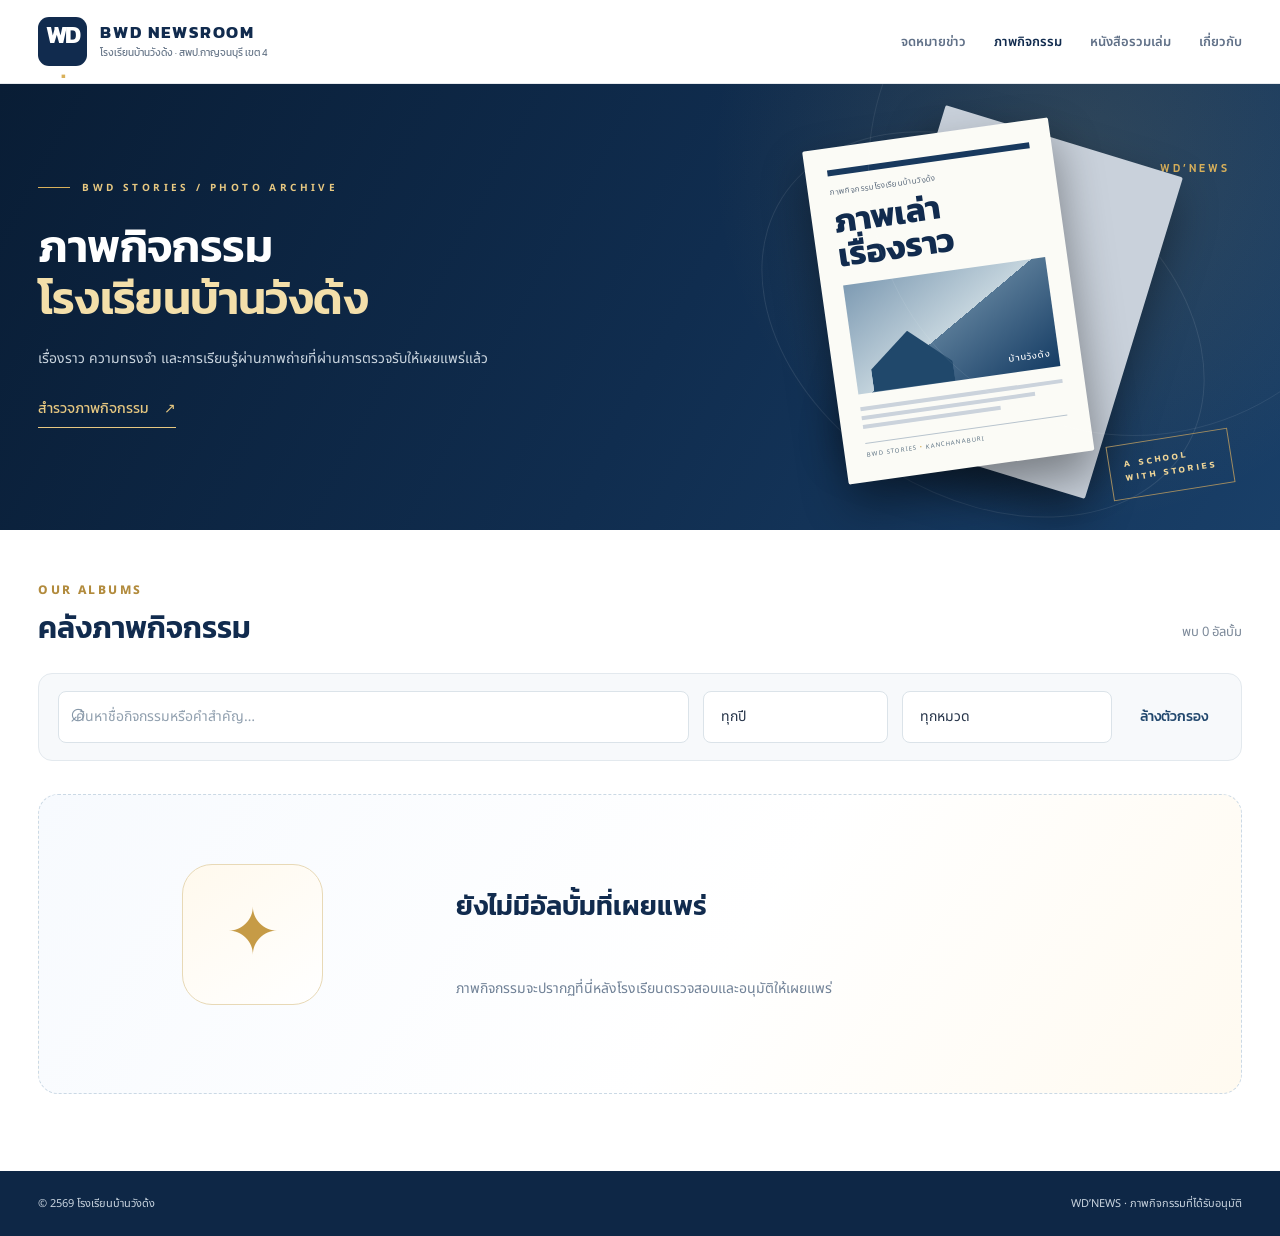
==== gallery.html @ 542a7b2f "style(n01-g): reuse homepage hero, editorial paper illustration and shared archive controls" ====
<!doctype html>
<html lang="th">
<head>
  <meta charset="utf-8">
  <meta name="viewport" content="width=device-width, initial-scale=1, viewport-fit=cover">
  <meta name="theme-color" content="#112b4e">
  <meta name="description" content="คลังภาพกิจกรรมที่ได้รับอนุมัติของโรงเรียนบ้านวังด้ง เชื่อมโยงจดหมายข่าว WD’NEWS">
  <title>ภาพกิจกรรม | BWD Newsroom</title>
  <link rel="icon" href="./favicon.svg" type="image/svg+xml">
  <link rel="stylesheet" href="./assets/styles.css">
  <link rel="stylesheet" href="./assets/gallery.css">
  <script defer src="./assets/gallery.js"></script>
</head>
<body class="gallery-page">
  <a class="skip" href="#gallery-main">ข้ามไปยังภาพกิจกรรม</a>
  <header class="site-header">
    <div class="wrap topbar">
      <a class="brand" href="./" aria-label="กลับหน้าแรก BWD Newsroom">
        <span class="brand-mark" aria-hidden="true">WD<span class="brand-dot">.</span></span>
        <span class="brand-copy"><strong>BWD NEWSROOM</strong><small>โรงเรียนบ้านวังด้ง · สพป.กาญจนบุรี เขต 4</small></span>
      </a>
      <nav class="head-nav" aria-label="เมนูหลัก">
        <a href="./#news">จดหมายข่าว</a>
        <a href="./gallery.html" class="active" aria-current="page">ภาพกิจกรรม</a>
        <a href="./#books">หนังสือรวมเล่ม</a>
        <a href="./#about">เกี่ยวกับ</a>
      </nav>
    </div>
  </header>
  <main id="gallery-main">
    <section class="hero gallery-hero" aria-labelledby="gallery-hero-title">
      <div class="wrap hero-grid gallery-hero-grid">
        <div class="hero-intro gallery-hero-intro">
          <div class="eyebrow"><span class="eyebrow-line"></span> BWD STORIES / PHOTO ARCHIVE</div>
          <h1 id="gallery-hero-title">ภาพกิจกรรม<br><em>โรงเรียนบ้านวังด้ง</em></h1>
          <p>เรื่องราว ความทรงจำ และการเรียนรู้ผ่านภาพถ่ายที่ผ่านการตรวจรับให้เผยแพร่แล้ว</p>
          <a class="hero-link" href="#gallery-list">สำรวจภาพกิจกรรม <span aria-hidden="true">↗</span></a>
        </div>
        <div class="hero-art" aria-hidden="true">
          <div class="hero-badge">WD’NEWS</div>
          <div class="paper paper-back"></div>
          <div class="paper paper-front">
            <div class="paper-rule"></div>
            <div class="paper-kicker">ภาพกิจกรรมโรงเรียนบ้านวังด้ง</div>
            <div class="paper-headline">ภาพเล่า<br>เรื่องราว</div>
            <div class="paper-image"><span>บ้านวังด้ง</span></div>
            <div class="paper-lines"><i></i><i></i><i></i></div>
            <div class="paper-footer">BWD STORIES <span>•</span> KANCHANABURI</div>
          </div>
          <div class="hero-stamp">A SCHOOL<br>WITH STORIES</div>
        </div>
      </div>
    </section>
    <div class="wrap gallery-content">
      <section id="gallery-list" aria-labelledby="gallery-heading">
        <div class="section-head">
          <div><p class="section-label">OUR ALBUMS</p><h2 id="gallery-heading">คลังภาพกิจกรรม</h2></div>
          <p class="section-note" id="gallery-count" aria-live="polite">กำลังโหลดข้อมูล…</p>
        </div>
        <form id="gallery-filters" class="filters gallery-filters" role="search" autocomplete="off">
          <label class="search-field gallery-search"><span class="search-icon" aria-hidden="true">⌕</span><span class="visually-hidden">ค้นหาอัลบั้ม</span><input id="gallery-search" type="search" placeholder="ค้นหาชื่อกิจกรรมหรือคำสำคัญ…" aria-label="ค้นหาอัลบั้ม"></label>
          <label><span class="visually-hidden">เลือกปี</span><select id="gallery-year" aria-label="เลือกปี"><option value="">ทุกปี</option></select></label>
          <label><span class="visually-hidden">เลือกหมวด</span><select id="gallery-category" aria-label="เลือกหมวด"><option value="">ทุกหมวด</option></select></label>
          <button type="reset" class="reset gallery-clear">ล้างตัวกรอง</button>
        </form>
        <div id="gallery-grid" class="gallery-grid" aria-live="polite" aria-busy="true"></div>
        <div id="gallery-empty" class="empty gallery-empty" hidden>
          <span aria-hidden="true" class="empty-symbol gallery-empty-symbol">✦</span>
          <h3 id="gallery-empty-title">ยังไม่มีอัลบั้มที่เผยแพร่</h3>
          <p id="gallery-empty-description">ภาพกิจกรรมจะปรากฏที่นี่หลังโรงเรียนตรวจสอบและอนุมัติให้เผยแพร่</p>
        </div>
        <div id="gallery-error" class="gallery-error" role="alert" hidden>ไม่สามารถโหลดคลังภาพได้ในขณะนี้ โปรดลองใหม่อีกครั้ง</div>
      </section>
      <section id="album-view" class="album-view" aria-labelledby="album-title" hidden>
        <a class="album-back" href="./gallery.html">← กลับคลังภาพกิจกรรม</a>
        <div class="album-head">
          <p class="section-label">PHOTO STORY / SCHOOL ACTIVITY</p>
          <h2 id="album-title"></h2>
          <p class="album-meta" id="album-meta"></p>
          <p id="album-description"></p>
          <div id="album-related" class="album-related"></div>
        </div>
        <div id="album-photos" class="album-photos"></div>
      </section>
    </div>
  </main>
  <footer class="site-footer"><div class="wrap footer-inner"><span>© 2569 โรงเรียนบ้านวังด้ง</span><span>WD’NEWS · ภาพกิจกรรมที่ได้รับอนุมัติ</span></div></footer>
  <dialog id="gallery-lightbox" class="gallery-lightbox" aria-label="ดูภาพกิจกรรมเต็มจอ">
    <div class="lightbox-shell">
      <div class="lightbox-top"><span id="lightbox-counter" aria-live="polite"></span><button type="button" id="lightbox-close" aria-label="ปิดภาพ">✕</button></div>
      <div class="lightbox-stage">
        <button type="button" id="lightbox-prev" aria-label="รูปก่อนหน้า">‹</button>
        <figure><img id="lightbox-image" alt=""><figcaption id="lightbox-caption"></figcaption></figure>
        <button type="button" id="lightbox-next" aria-label="รูปถัดไป">›</button>
      </div>
    </div>
  </dialog>
</body>
</html>
---- assets/styles.css ----
/* BWD Newsroom N01 — no external fonts or CDN dependencies. */
@import url('https://fonts.googleapis.com/css2?family=Kanit:wght@300;400;500;600;700&family=Noto+Sans+Thai:wght@400;500;600&display=swap');
:root{color-scheme:light;--navy:#112b4e;--deep:#0b203a;--blue:#21476d;--gold:#d9b15b;--gold-light:#f3dfaa;--ink:#263449;--muted:#687789;--line:#e4e8eb;--canvas:#f7f9fb;--white:#fff;--max:1160px;font-family:"Noto Sans Thai",system-ui,sans-serif}
*{box-sizing:border-box}html{scroll-behavior:smooth;scroll-padding-top:92px}body{margin:0;background:var(--white);color:var(--ink);min-width:300px}h1,h2,h3,h4,p{margin-top:0}h1,h2,h3,.brand,strong,.hero-link,.soon{font-family:Kanit,"Noto Sans Thai",sans-serif}a{color:inherit}button,input,select{font:inherit}button{cursor:pointer}img{display:block;max-width:100%}[hidden]{display:none!important}.wrap{width:min(var(--max),calc(100% - 48px));margin:auto}.visually-hidden{position:absolute!important;width:1px;height:1px;overflow:hidden;clip:rect(0,0,0,0);white-space:nowrap}.skip{position:absolute;top:-100px;left:1rem;z-index:1000;background:#fff;padding:.7rem 1rem}.skip:focus{top:1rem}:focus-visible{outline:3px solid #c28f28;outline-offset:3px}
.site-header{height:84px;background:#fff;position:relative;z-index:3;border-bottom:1px solid #e6e9ed}.topbar{height:100%;display:flex;align-items:center;justify-content:space-between;gap:20px}.brand{display:flex;align-items:center;gap:13px;text-decoration:none}.brand-mark{display:grid;place-items:center;width:49px;height:49px;background:var(--navy);color:white;font-family:Kanit;font-size:24px;font-weight:700;letter-spacing:-2px;border-radius:11px}.brand-dot{color:var(--gold)}.brand-copy{display:flex;flex-direction:column;gap:1px}.brand-copy strong{letter-spacing:1.8px;font-size:17px;color:var(--navy);line-height:1.25}.brand-copy small{font-size:10px;color:var(--muted);line-height:1.6}.head-nav{display:flex;gap:28px;align-items:center}.head-nav a{text-decoration:none;color:#617188;font-size:13px;font-weight:600}.head-nav a:hover,.head-nav a.active{color:var(--navy)}
.hero{background:var(--deep);color:#fff;overflow:hidden;position:relative}.hero:after{content:"";position:absolute;width:680px;height:680px;border:1px solid #ffffff0c;border-radius:50%;right:-340px;top:-300px;pointer-events:none}.hero-grid{min-height:446px;display:grid;grid-template-columns:1.12fr .88fr;align-items:center;gap:30px}.hero-intro{padding:64px 0 70px;position:relative;z-index:1}.eyebrow{font-size:10px;color:#e7c881;letter-spacing:3.4px;font-weight:700;display:flex;align-items:center;gap:12px;margin-bottom:24px}.eyebrow-line{height:1px;width:32px;background:var(--gold)}.hero h1{font-size:clamp(37px,4.7vw,64px);line-height:1.18;font-weight:600;letter-spacing:-.8px;margin-bottom:18px}.hero h1 em{color:var(--gold-light);font-style:normal}.hero p{color:#cad5df;line-height:1.95;font-size:14px;max-width:530px;margin-bottom:24px}.hero-link{display:inline-flex;align-items:center;gap:16px;color:#e7c881;text-decoration:none;border-bottom:1px solid #e7c881;padding-bottom:8px;font-size:14px}.hero-link:hover{gap:21px}.hero-art{position:relative;display:flex;align-items:center;justify-content:center;height:440px}.hero-art:before{content:"";position:absolute;inset:65px 20px 30px;border:1px solid #ffffff18;border-radius:50%;transform:rotate(32deg)}.paper{width:248px;height:336px;background:#fbfbf6;box-shadow:0 22px 45px #0006;position:absolute;top:46px;left:50%;transform:translateX(-50%) rotate(7deg);border-radius:2px}.paper-back{transform:translateX(-37%) translateY(1px) rotate(17deg);background:#c9d1db}.paper-front{padding:22px;transform:translateX(-64%) rotate(-8deg);display:flex;flex-direction:column}.paper-rule{height:6px;width:100%;background:#18395e;margin-bottom:11px}.paper-kicker{color:#5e6d7e;font-size:8px;letter-spacing:.4px}.paper-headline{font-family:Kanit;font-weight:700;line-height:1.04;font-size:33px;color:var(--navy);margin:6px 0 12px}.paper-image{height:110px;background:linear-gradient(148deg,#7e9bb3 0%,#c4d4dd 50%,#567895 50%,#153c64 100%);position:relative}.paper-image:before{content:"";position:absolute;left:16px;bottom:0;width:82px;height:56px;background:#20486b;clip-path:polygon(0 60%,50% 0,100% 65%,100% 100%,0 100%)}.paper-image span{position:absolute;right:8px;bottom:7px;color:#fff;font-family:Kanit;font-size:9px;letter-spacing:1px}.paper-lines{padding-top:13px;display:flex;flex-direction:column;gap:5px}.paper-lines i{height:4px;background:#cbd3dc;width:100%}.paper-lines i:nth-child(2){width:86%}.paper-lines i:nth-child(3){width:68%}.paper-footer{font-size:6px;color:#5a7081;letter-spacing:1px;margin-top:auto;border-top:1px solid #b8c4ce;padding-top:7px}.paper-footer span{color:var(--gold)}.hero-badge{position:absolute;right:12px;top:73px;color:var(--gold);letter-spacing:3px;font-family:Kanit;font-size:11px;font-weight:500}.hero-stamp{position:absolute;bottom:35px;right:10px;font-weight:600;font-family:Kanit;letter-spacing:3px;font-size:9px;line-height:1.6;color:#f0d698;transform:rotate(-9deg);border:1px solid #a18c60;padding:12px 14px}
.archive{padding:75px 0 95px;min-height:420px}.section-head{display:flex;align-items:end;justify-content:space-between;gap:20px;margin-bottom:27px}.section-label{color:#b28b3d;font-size:10px;font-weight:800;letter-spacing:2.4px;margin:0 0 9px}.section-head h2,.about h2{color:var(--navy);font-size:clamp(25px,3vw,37px);font-weight:600;line-height:1.32;margin:0}.section-note{color:#7c8999;font-size:12px;margin:0 0 6px}.filters{display:grid;grid-template-columns:minmax(200px,1fr) 120px 150px 140px auto;gap:10px;background:var(--canvas);padding:14px;border:1px solid #e9edf1;border-radius:12px;margin-bottom:29px;align-items:stretch}.filters input,.filters select{background:#fff;border:1px solid #dce3ea;border-radius:8px;width:100%;height:43px;color:var(--ink);font-size:12px;padding:0 12px;outline-offset:2px}.filters input::placeholder{color:#91a0af}.search-field{position:relative}.search-field input{padding-left:39px}.search-icon{position:absolute;left:12px;top:2px;font-size:27px;color:#8596a7;line-height:39px}.filters select{appearance:none;background-image:url("data:image/svg+xml,%3Csvg xmlns='http://www.w3.org/2000/svg' width='12' height='12' fill='none' stroke='%235f6e7b' stroke-width='1.8'%3E%3Cpath d='m2 4 4 4 4-4'/%3E%3C/svg%3E");background-repeat:no-repeat;background-position:calc(100% - 13px) center;padding-right:29px}.reset{background:transparent;border:0;color:#53759c;font-size:12px;font-weight:600;padding:0 10px;min-height:40px}.reset:hover{text-decoration:underline}
.news-grid{display:grid;grid-template-columns:repeat(3,minmax(0,1fr));gap:24px}.issue-card{border:1px solid #e5eaf0;border-radius:12px;overflow:hidden;background:white;transition:transform .2s,box-shadow .2s}.issue-card:hover{box-shadow:0 12px 26px #112b4e19;transform:translateY(-3px)}.issue-thumb{background:#edf1f4;aspect-ratio:794/1123;position:relative;overflow:hidden}.issue-thumb img{width:100%;height:100%;object-fit:contain}.issue-thumb .tag{position:absolute;top:12px;left:12px;color:#fff;background:#183c66;padding:6px 10px;border-radius:4px;font-family:Kanit;font-size:10px;letter-spacing:.5px}.issue-card-body{padding:16px}.issue-card h3{font-size:17px;line-height:1.4;font-weight:600;color:var(--navy);margin-bottom:6px}.issue-card time{display:block;color:#708397;font-size:11px;margin-bottom:10px}.issue-card p{font-size:12px;line-height:1.8;color:#6b7888;min-height:43px;margin-bottom:14px}.issue-open{border:0;background:#f0f3f6;border-radius:6px;padding:9px 12px;font-family:Kanit;font-size:12px;color:var(--navy);width:100%}.issue-open:hover{background:#e4e9ed}
.empty{border:1px dashed #d2dce7;background:linear-gradient(160deg,#fcfdff,#f6f9fc);border-radius:13px;text-align:center;padding:64px 24px 72px}.empty-symbol{display:grid;place-items:center;margin:0 auto 18px;width:60px;height:60px;color:#a48753;background:#fff4df;border-radius:50%;font-size:25px}.empty h3{color:var(--navy);font-weight:500;font-size:21px;margin-bottom:7px}.empty p{font-size:13px;line-height:1.85;color:#708094;margin:0}.error{color:#a52437;background:#fff5f5;border:1px solid #f4c4c7;border-radius:10px;padding:18px}
.books{padding:0 0 90px}.books-empty{background:#f3f6f8;border:1px solid #e4e9ed;border-radius:14px;padding:32px 40px;display:flex;align-items:center;gap:38px}.book-mini{flex:none;width:133px;height:173px;background:linear-gradient(145deg,#17385f 0%,#102a4c 100%);border-radius:2px 8px 8px 2px;box-shadow:8px 13px 0 #d2dae1,10px 16px 18px #112b4e2b;border-left:9px solid #0b1d35;color:#eee2c8;padding:17px 14px;display:flex;flex-direction:column;justify-content:space-between}.book-mini span{font-family:Kanit;font-size:29px;font-weight:600;line-height:1.05}.book-mini b{border-top:2px solid #cfaa5f;padding-top:8px;font-family:Kanit;font-size:12px;letter-spacing:4px}.soon{color:#ac7f2a;letter-spacing:2px;font-size:10px;font-weight:600}.books-empty h3{margin:8px 0 7px;font-size:22px;color:var(--navy);font-weight:500}.books-empty p{max-width:670px;color:#68788b;font-size:13px;line-height:1.9;margin:0}
.about{border-top:1px solid #e8ecf0;text-align:center;padding:67px 0 78px}.about h2{margin:10px 0 16px}.about>p:last-child{max-width:620px;margin:0 auto;line-height:1.95;font-size:13px;color:#708094}.site-footer{background:#0e2746;color:#c8d3de}.footer-inner{display:flex;justify-content:space-between;gap:10px;padding:24px 0;font-size:11px}
#issue-dialog{border:0;border-radius:16px;padding:0;max-width:min(840px,calc(100vw - 24px));max-height:90vh;width:840px;box-shadow:0 25px 90px #0007}#issue-dialog::backdrop{background:#071e38ce}.dialog-frame{padding:25px;max-height:90vh;overflow:auto}.dialog-top{display:flex;justify-content:space-between;gap:15px;align-items:start;border-bottom:1px solid #e6e9ec;padding-bottom:15px}.dialog-top h2{color:var(--navy);font-size:24px;font-weight:500;margin:0}.dialog-top p{font-size:12px;color:var(--muted);margin:4px 0 0}.dialog-close{background:#eef2f5;border:0;border-radius:50%;width:36px;height:36px;font-size:24px;color:var(--navy)}.dialog-issue-copy{font-size:14px;line-height:1.95;color:var(--ink);margin:18px 0}.dialog-images{display:grid;gap:16px;justify-items:center}.dialog-images img{max-width:100%;width:min(590px,100%);height:auto;background:#edf1f5;border:1px solid #e3e9ef}.dialog-image-label{display:block;text-align:center;color:#728195;font-size:11px;margin-top:5px}.dialog-actions{display:flex;gap:10px;flex-wrap:wrap;margin:20px 0 8px}.dialog-actions a,.dialog-actions button{border:1px solid #ccd5df;background:#f8fafc;padding:10px 13px;color:var(--navy);text-decoration:none;border-radius:8px;font-size:12px}
@media(max-width:900px){.filters{grid-template-columns:1fr 1fr 1fr}.filters .search-field{grid-column:1/-1}.news-grid{grid-template-columns:repeat(2,minmax(0,1fr))}.hero-grid{grid-template-columns:1.15fr .85fr}.paper{transform:translateX(-60%) rotate(7deg) scale(.9)}.paper-back{transform:translateX(-35%) rotate(17deg) scale(.9)}.paper-front{transform:translateX(-66%) rotate(-8deg) scale(.9)}}@media(max-width:630px){.wrap{width:calc(100% - 32px)}.site-header{height:auto;min-height:74px}.topbar{padding:13px 0;align-items:center}.brand-mark{width:43px;height:43px;font-size:21px}.brand-copy strong{font-size:14px;letter-spacing:1px}.brand-copy small{font-size:8px}.head-nav{gap:10px}.head-nav a{font-size:10px}.head-nav a:nth-child(2){display:none}.hero-grid{grid-template-columns:1fr;min-height:auto;gap:0}.hero-intro{padding:44px 0 0}.hero h1{font-size:clamp(36px,9vw,47px)}.hero p{font-size:12px;margin-bottom:18px}.hero-art{height:265px;margin-top:-2px;transform:scale(.67);transform-origin:top center}.paper{top:3px}.hero-badge{top:8px}.hero-stamp{bottom:1px}.archive{padding:54px 0 65px}.section-head{align-items:start;flex-direction:column;gap:8px}.section-head h2{font-size:28px}.filters{grid-template-columns:1fr 1fr;gap:8px;padding:10px}.filters .search-field{grid-column:1/-1}.filters select{font-size:11px}.reset{min-height:43px}.news-grid{grid-template-columns:1fr;gap:16px}.issue-thumb{max-height:470px}.issue-thumb img{object-fit:contain}.books{padding-bottom:56px}.books-empty{padding:25px 20px;gap:23px;align-items:start}.book-mini{width:80px;height:114px;padding:9px 7px;border-left-width:5px}.book-mini span{font-size:19px}.book-mini b{font-size:8px;letter-spacing:1px}.books-empty h3{font-size:17px}.books-empty p{font-size:12px}.about{padding:55px 0}.footer-inner{flex-direction:column;gap:6px}.dialog-frame{padding:15px}.dialog-top h2{font-size:19px}}
@media(prefers-reduced-motion:reduce){html{scroll-behavior:auto}*,*:before,*:after{transition:none!important;animation:none!important}}

/* N02 reader and bookshelf styles load from assets/reader.css. */

/* N01-G homepage entry: Gallery is part of the same Newsroom, not a second app. */
.gallery-teaser{display:flex;align-items:center;justify-content:space-between;gap:25px;background:linear-gradient(130deg,#f5f8fb,#fff9ec);border:1px solid #e1e8ef;border-radius:14px;padding:30px 34px;margin-bottom:72px}
.gallery-teaser h2{font:600 clamp(24px,3vw,32px)/1.35 Kanit,sans-serif;color:#112b4e;margin:0 0 8px}
.gallery-teaser p:last-child{font-size:13px;color:#64788d;line-height:1.8;max-width:650px;margin:0}
.gallery-teaser-link{display:inline-flex;align-items:center;justify-content:center;gap:12px;min-height:46px;border-radius:8px;background:#112b4e;padding:10px 17px;color:#fff;white-space:nowrap;text-decoration:none;font:500 13px Kanit,sans-serif}
@media(max-width:630px){.head-nav a:nth-child(2){display:inline}.head-nav a:nth-child(3),.head-nav a:nth-child(4){display:none}.gallery-teaser{flex-direction:column;align-items:stretch;padding:23px 20px;margin-bottom:56px}.gallery-teaser-link{width:100%}}
---- assets/gallery.css ----
/* N01-G approved-only Gallery. Editorial palette shared with main site; no PWA/service worker in this milestone. */
.gallery-hero{background:linear-gradient(125deg,#0b203a,#173d66);color:#fff;padding:56px 0 54px}
.gallery-hero .section-label{color:#e4bd6e}.gallery-hero h1{font-family:Kanit,sans-serif;font-weight:600;font-size:clamp(29px,4vw,49px);line-height:1.22;margin:8px 0 12px}
.gallery-hero h1 span{display:block;color:#f3dfaa}.gallery-hero p:last-child{font-size:14px;line-height:1.8;color:#d9e1ea;margin:0;max-width:680px}
.gallery-content{padding:55px 0 85px;min-height:430px}
.gallery-filters{display:grid;grid-template-columns:minmax(200px,1fr) 130px 150px auto;gap:10px;padding:13px;border:1px solid #e3e9ee;border-radius:12px;background:#f7f9fb;margin-bottom:25px}
.gallery-filters input,.gallery-filters select{height:44px;border:1px solid #dbe3e9;border-radius:8px;background:#fff;padding:0 12px;width:100%;color:#263449;font:400 13px "Noto Sans Thai",sans-serif}
.gallery-filters input:focus-visible,.gallery-filters select:focus-visible{outline:3px solid #d9b15b}
.gallery-clear{min-height:44px;border:0;background:transparent;color:#21476d;padding:0 12px;font:500 13px Kanit,sans-serif}
.gallery-grid{display:grid;grid-template-columns:repeat(3,minmax(0,1fr));gap:24px}
.gallery-card{border:1px solid #e0e6eb;background:#fff;overflow:hidden;border-radius:13px;box-shadow:0 4px 18px #0b203a0b}
.gallery-cover{aspect-ratio:4/3;background:#eaf0f4;overflow:hidden;position:relative}
.gallery-cover img{width:100%;height:100%;object-fit:cover}
.gallery-cover .gallery-pill{position:absolute;bottom:10px;left:10px;background:#112b4ee8;color:#fff;padding:6px 10px;border-radius:6px;font-size:11px}
.gallery-card-body{padding:17px}
.gallery-card h3{font:600 19px/1.4 Kanit,sans-serif;color:#112b4e;margin:0 0 5px}
.gallery-card time{display:block;color:#708094;font-size:12px;margin-bottom:8px}
.gallery-card p{font-size:12px;color:#64788d;line-height:1.8;min-height:42px;display:-webkit-box;-webkit-box-orient:vertical;-webkit-line-clamp:2;overflow:hidden}
.gallery-open{width:100%;min-height:43px;border:1px solid #d7e1ea;border-radius:8px;background:#f4f7fa;color:#112b4e;font:500 13px Kanit,sans-serif}
.gallery-card:hover{box-shadow:0 12px 30px #0b203a17}
.gallery-empty{text-align:center;border:1px dashed #cbd9e5;background:linear-gradient(145deg,#fff,#f7f9fc);padding:58px 18px;border-radius:14px}
.gallery-empty-symbol{font-size:28px;color:#d9b15b}.gallery-empty h3{font:600 23px Kanit,sans-serif;color:#112b4e;margin:8px 0}.gallery-empty p{font-size:13px;color:#718297;line-height:1.9}
.gallery-error{padding:20px;border:1px solid #eeccd0;color:#8e293a;background:#fff3f4;border-radius:10px}
.album-view{padding:0 0 60px}.album-back{display:inline-block;margin:0 0 25px;color:#21476d;text-decoration:none;font:500 14px Kanit,sans-serif}
.album-head{border-bottom:1px solid #dee6ee;padding-bottom:20px;margin-bottom:25px}
.album-head h2{font:600 clamp(27px,4vw,42px)/1.35 Kanit,sans-serif;color:#112b4e;margin:4px 0 9px}
.album-head>p:last-of-type{line-height:1.85;color:#53677d;font-size:14px;max-width:800px}
.album-meta{font-size:13px;color:#7e8b98}
.album-related{display:flex;flex-wrap:wrap;gap:10px;margin-top:17px}
.album-related a{display:inline-flex;align-items:center;min-height:40px;padding:9px 12px;background:#f4f7fa;border:1px solid #dbe3e9;border-radius:8px;color:#173a5e;text-decoration:none;font:500 13px Kanit,sans-serif}
.album-photos{display:grid;grid-template-columns:repeat(3,minmax(0,1fr));gap:15px}
.album-photo{display:block;text-align:left;background:#fff;border:1px solid #e1e7ec;border-radius:10px;padding:0;overflow:hidden;color:#20374b}
.album-photo img{width:100%;height:auto;aspect-ratio:4/3;object-fit:contain;background:#e9eef3}
.album-photo span{display:block;padding:10px 12px;font-size:12px;line-height:1.5;min-height:40px}
.album-photo:hover{box-shadow:0 8px 25px #0b203a22}
.gallery-lightbox{border:0;width:100vw;max-width:100vw;height:100vh;height:100dvh;max-height:100dvh;padding:0;margin:0;background:#071626;color:#fff}
.gallery-lightbox::backdrop{background:#061322ed}
.lightbox-shell{height:100%;display:flex;flex-direction:column;padding:env(safe-area-inset-top) env(safe-area-inset-right) env(safe-area-inset-bottom) env(safe-area-inset-left)}
.lightbox-top{display:flex;justify-content:space-between;align-items:center;gap:15px;min-height:56px;padding:7px 18px;color:#cbd9e6;font-size:13px}
.lightbox-top button{border:1px solid #ffffff48;background:#ffffff15;color:#fff;border-radius:50%;width:43px;height:43px;font-size:20px}
.lightbox-stage{flex:1;min-height:0;display:grid;grid-template-columns:58px minmax(0,1fr) 58px;align-items:stretch;gap:5px;padding:4px 14px 16px}
.lightbox-stage button{align-self:center;min-height:54px;background:#ffffff15;border:1px solid #ffffff3a;color:#fff;border-radius:9px;font-size:29px}
.lightbox-stage button:disabled{opacity:.24;cursor:default}
.lightbox-stage figure{margin:0;display:flex;flex-direction:column;align-items:center;justify-content:center;min-width:0;min-height:0;gap:12px}
.lightbox-stage img{object-fit:contain;max-width:100%;max-height:calc(100dvh - 165px);min-height:0}
.lightbox-stage figcaption{text-align:center;color:#dce4ef;line-height:1.65;font-size:13px;max-height:4em;overflow:auto}
@media(max-width:900px){.gallery-grid{grid-template-columns:repeat(2,minmax(0,1fr))}.album-photos{grid-template-columns:repeat(2,minmax(0,1fr))}}
@media(max-width:630px){.head-nav{flex-wrap:wrap;justify-content:end;max-width:210px;gap:6px 10px}.head-nav a:nth-child(2){display:inline}.head-nav a:nth-child(3),.head-nav a:nth-child(4){display:none}.gallery-hero{padding:38px 0 40px}.gallery-content{padding-top:42px}.gallery-filters{grid-template-columns:1fr 1fr}.gallery-search{grid-column:1/-1}.gallery-clear{grid-column:1/-1}.gallery-grid{grid-template-columns:1fr;gap:17px}.album-photos{gap:9px}.lightbox-stage{grid-template-columns:39px minmax(0,1fr) 39px;padding:0 5px 12px;gap:2px}.lightbox-stage button{min-height:44px;font-size:24px}.lightbox-top{padding:5px 10px}.lightbox-stage img{max-height:calc(100dvh - 145px)}}
@media(max-width:350px){.album-photos{grid-template-columns:1fr}.gallery-hero h1{font-size:28px}}
@media(prefers-reduced-motion:reduce){.gallery-card,.album-photo{transition:none!important}}


/* N01-G desktop presentation polish — scoped to Gallery, not the news reader.
   Make good use of wide displays, keep the footer at the bottom on empty
   catalogues, and retain the previous phone/tablet interaction rules. */
body.gallery-page{
  min-height:100vh;
  min-height:100dvh;
  display:flex;
  flex-direction:column;
}
.gallery-page #gallery-main{flex:1 0 auto;min-width:0}
.gallery-page .site-footer{margin-top:auto}
.gallery-page .wrap{
  width:min(2000px,calc(100% - clamp(36px,6vw,144px)));
}
.gallery-page .gallery-hero{
  position:relative;
  overflow:hidden;
  padding:0;
  background:
    radial-gradient(circle at 84% 17%,rgba(217,177,91,.14),transparent 32%),
    linear-gradient(118deg,#091d35 0%,#102d4f 53%,#193f68 100%);
}
.gallery-page .gallery-hero:after{
  content:"";
  position:absolute;
  top:-180px;
  right:-120px;
  width:530px;
  height:530px;
  border:1px solid rgba(255,255,255,.08);
  border-radius:50%;
  pointer-events:none;
}
.gallery-hero-layout{
  min-height:380px;
  display:grid;
  grid-template-columns:minmax(0,1.2fr) minmax(280px,.8fr);
  align-items:center;
  gap:clamp(30px,6vw,110px);
}
.gallery-hero-copy{position:relative;z-index:1;padding:68px 0 72px}
.gallery-page .gallery-hero h1{
  font-size:clamp(44px,3.55vw,76px);
  line-height:1.16;
  letter-spacing:-.6px;
  margin:12px 0 20px;
}
.gallery-page .gallery-hero .section-label{
  font-size:clamp(11px,.72vw,14px);
  letter-spacing:2.7px;
}
.gallery-page .gallery-hero p:last-child{
  font-size:clamp(15px,1.04vw,19px);
  line-height:1.9;
  max-width:740px;
}
.gallery-hero-display{
  width:min(100%,520px);
  height:270px;
  position:relative;
  justify-self:center;
  isolation:isolate;
}
.gallery-hero-frame{
  position:absolute;
  width:70%;
  height:220px;
  border:1px solid rgba(255,255,255,.28);
  border-radius:12px;
}
.gallery-hero-frame-back{
  right:7%;
  top:10px;
  transform:rotate(9deg);
  background:linear-gradient(150deg,rgba(217,177,91,.1),rgba(255,255,255,.03));
}
.gallery-hero-frame-front{
  right:17%;
  top:26px;
  display:flex;
  flex-direction:column;
  justify-content:space-between;
  padding:25px 30px;
  transform:rotate(-8deg);
  background:linear-gradient(145deg,#153d68,#0b2846);
  box-shadow:0 24px 70px #020b175e,inset 0 0 0 7px rgba(255,255,255,.035);
  border-color:rgba(241,215,162,.48);
  color:#f2dbaf;
}
.gallery-frame-kicker{font:700 17px Kanit,sans-serif;letter-spacing:2px}
.gallery-frame-mark{font-size:75px;line-height:1;text-align:center;color:#e9bd66}
.gallery-frame-caption{
  border-top:1px solid rgba(241,215,162,.42);
  padding-top:9px;
  font:500 12px Kanit,sans-serif;
  letter-spacing:2.4px;
  text-align:right;
}
.gallery-page .gallery-content{
  padding-top:clamp(46px,4vw,75px);
  padding-bottom:clamp(64px,6vw,110px);
  min-height:0;
}
.gallery-page .section-head{margin-bottom:25px}
.gallery-page .section-head h2{font-size:clamp(30px,2.2vw,44px)}
.gallery-page .section-label{font-size:12px}
.gallery-page .section-note{font-size:clamp(13px,.86vw,16px)}
.gallery-page .gallery-filters{
  grid-template-columns:minmax(300px,1fr) minmax(140px,185px) minmax(160px,210px) auto;
  gap:14px;
  padding:17px 19px;
  margin-bottom:33px;
  border-radius:14px;
  align-items:center;
}
.gallery-page .gallery-filters input,
.gallery-page .gallery-filters select{
  height:52px;
  font-size:clamp(14px,.88vw,16px);
  padding-inline:17px;
}
.gallery-page .gallery-clear{
  font-size:14px;
  padding-inline:14px;
  white-space:nowrap;
  min-height:48px;
}
.gallery-page .gallery-grid{grid-template-columns:repeat(3,minmax(0,1fr));gap:clamp(18px,1.5vw,30px)}
.gallery-page .gallery-card h3{font-size:clamp(19px,1.25vw,24px)}
.gallery-page .gallery-card time{font-size:14px}
.gallery-page .gallery-card p{font-size:14px}
.gallery-page .gallery-open{font-size:15px;min-height:48px}
.gallery-page .gallery-empty{
  min-height:300px;
  display:grid;
  grid-template-columns:minmax(190px,.42fr) minmax(0,1fr);
  align-content:center;
  align-items:center;
  column-gap:clamp(16px,4vw,90px);
  text-align:left;
  padding:clamp(38px,4.8vw,76px);
  border-radius:20px;
  background:linear-gradient(125deg,#f7fafe 0%,#fff 57%,#fffaf0 100%);
}
.gallery-page .gallery-empty-symbol{
  grid-row:1 / 3;
  display:grid;
  place-items:center;
  width:clamp(140px,11vw,210px);
  height:clamp(140px,11vw,210px);
  justify-self:center;
  border:1px solid #e8d9b6;
  border-radius:30px;
  color:#c69b46;
  background:linear-gradient(145deg,#fff9ed,#fff);
  font-size:clamp(54px,5vw,90px);
}
.gallery-page .gallery-empty h3{font-size:clamp(26px,2.1vw,38px);margin:0 0 10px}
.gallery-page .gallery-empty p{
  font-size:clamp(14px,1vw,17px);
  line-height:1.9;
  margin:0;
  max-width:760px;
}
.gallery-page .album-photos{grid-template-columns:repeat(3,minmax(0,1fr));gap:clamp(14px,1.2vw,24px)}
.gallery-page .album-head>p:last-of-type{font-size:16px;max-width:1000px}
.gallery-page .album-meta{font-size:15px}
.gallery-page .album-photo span{font-size:14px}
@media(min-width:1500px){
  .gallery-page .gallery-grid{grid-template-columns:repeat(4,minmax(0,1fr))}
  .gallery-page .album-photos{grid-template-columns:repeat(4,minmax(0,1fr))}
  .gallery-page .site-header{height:94px}
  .gallery-page .brand-mark{height:53px;width:53px;font-size:26px}
  .gallery-page .brand-copy strong{font-size:19px}
  .gallery-page .brand-copy small{font-size:12px}
  .gallery-page .head-nav a{font-size:16px}
  .gallery-page .head-nav{gap:32px}
}
@media(min-width:1900px){
  .gallery-page .gallery-hero-layout{min-height:430px}
  .gallery-hero-display{transform:scale(1.12)}
}
@media(max-width:1100px){
  .gallery-hero-layout{grid-template-columns:minmax(0,1fr) minmax(220px,.6fr);gap:20px;min-height:320px}
  .gallery-hero-display{height:215px;transform:scale(.78)}
  .gallery-hero-copy{padding:50px 0 54px}
  .gallery-page .gallery-filters{grid-template-columns:minmax(200px,1fr) 135px 145px auto;gap:10px;padding:12px}
  .gallery-page .gallery-filters input,.gallery-page .gallery-filters select{height:46px}
  .gallery-page .gallery-empty{grid-template-columns:160px 1fr;padding:35px;min-height:260px}
  .gallery-page .gallery-empty-symbol{height:125px;width:125px}
}
@media(max-width:900px){
  .gallery-hero-layout{grid-template-columns:1fr;min-height:0}
  .gallery-hero-display{display:none}
  .gallery-page .gallery-filters{grid-template-columns:1fr 1fr}
  .gallery-page .gallery-search{grid-column:1 / -1}
  .gallery-page .gallery-grid,.gallery-page .album-photos{grid-template-columns:repeat(2,minmax(0,1fr))}
  .gallery-page .gallery-empty{grid-template-columns:1fr;text-align:center;gap:12px}
  .gallery-page .gallery-empty-symbol{grid-row:auto}
  .gallery-page .gallery-empty p{margin:0 auto}
}
@media(max-width:630px){
  .gallery-page .wrap{width:calc(100% - 32px)}
  .gallery-hero-copy{padding:42px 0 46px}
  .gallery-page .gallery-hero h1{font-size:clamp(30px,8vw,44px);margin:9px 0 13px}
  .gallery-page .gallery-hero p:last-child{font-size:13px;line-height:1.9}
  .gallery-page .gallery-content{padding-top:41px;padding-bottom:65px}
  .gallery-page .gallery-filters{gap:8px;padding:10px}
  .gallery-page .gallery-filters input,.gallery-page .gallery-filters select{height:45px;font-size:13px;padding-inline:10px}
  .gallery-page .gallery-clear{grid-column:1/-1}
  .gallery-page .gallery-grid{grid-template-columns:1fr}
  .gallery-page .gallery-empty{min-height:245px;padding:30px 17px}
  .gallery-page .gallery-empty-symbol{width:85px;height:85px;font-size:35px;border-radius:21px}
  .gallery-page .gallery-empty h3{font-size:23px}
  .gallery-page .gallery-empty p{font-size:13px}
  .gallery-page .album-photos{grid-template-columns:repeat(2,minmax(0,1fr));gap:9px}
  .gallery-page .album-photo span{font-size:12px}
}
@media(max-width:350px){.gallery-page .album-photos{grid-template-columns:1fr}}
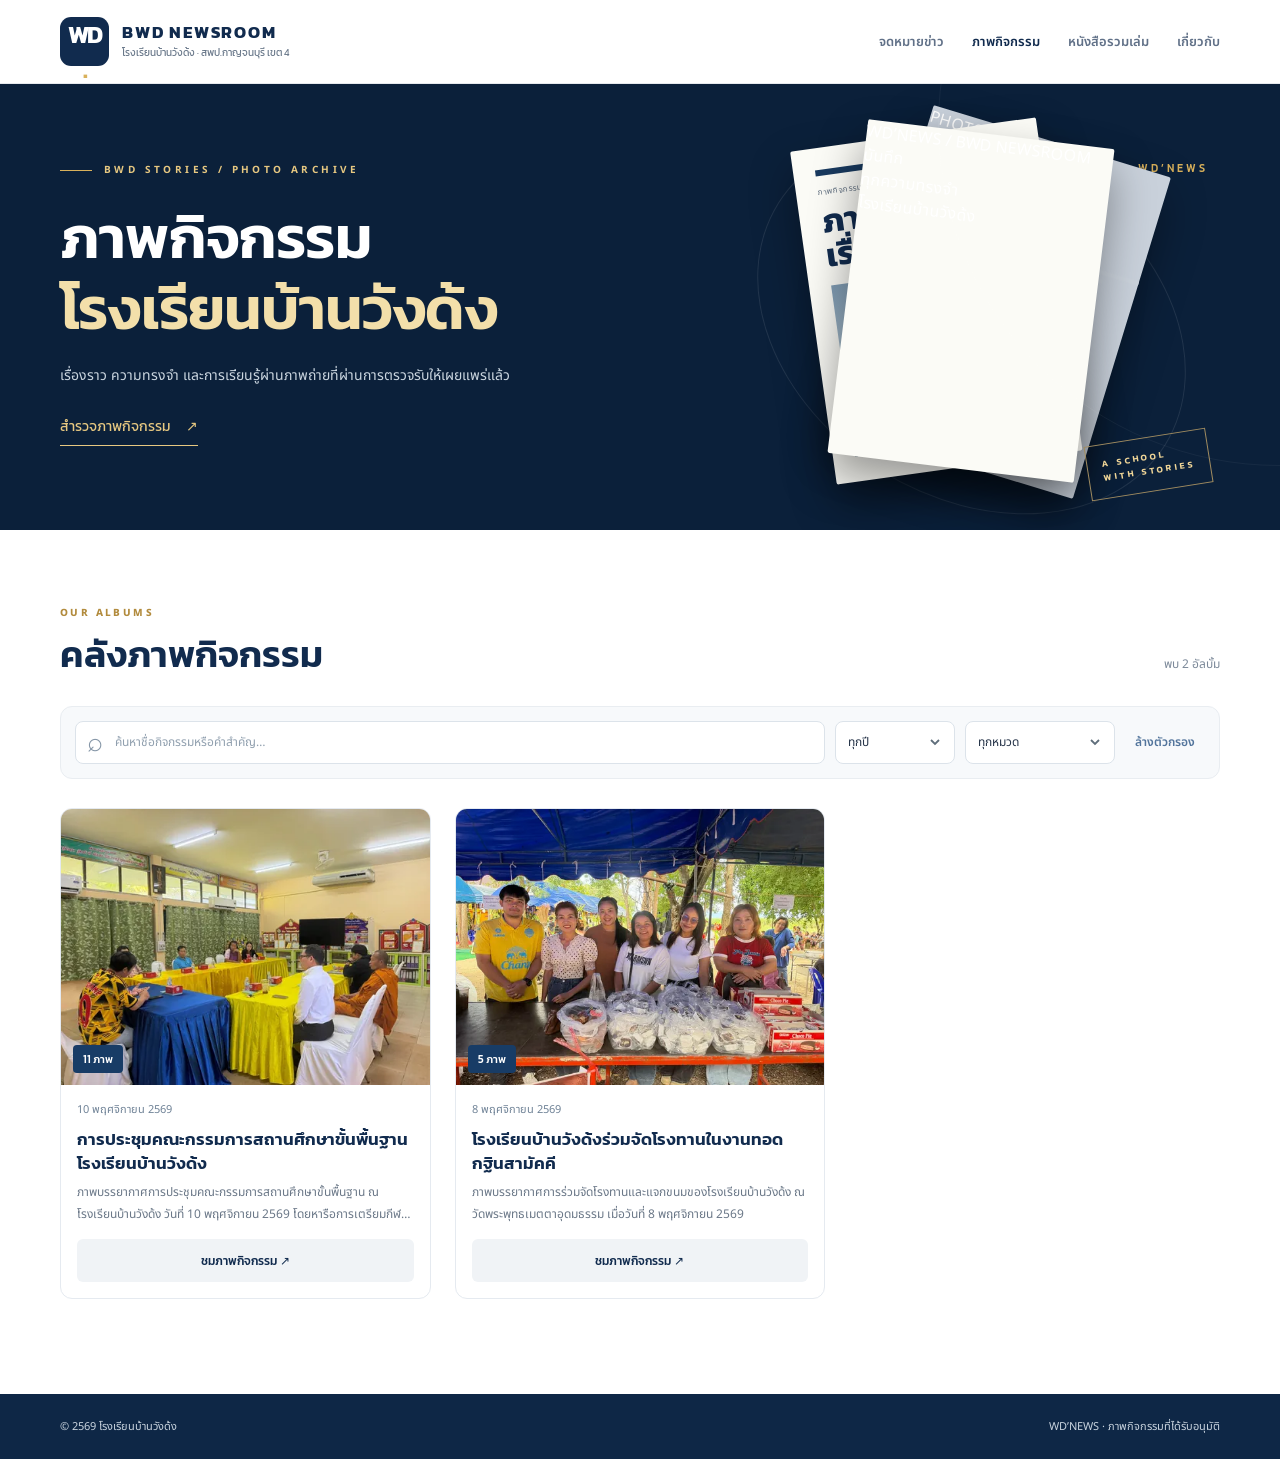
==== commit 2d1cee6c: "feat(ui): extend shared 3D hero to Gallery" ====
--- a/gallery.html
+++ b/gallery.html
@@ -9,6 +9,7 @@
   <link rel="icon" href="./favicon.svg" type="image/svg+xml">
   <link rel="stylesheet" href="./assets/styles.css">
   <link rel="stylesheet" href="./assets/gallery.css">
+  <script defer src="./assets/ui-motion.js"></script>
   <script defer src="./assets/gallery.js"></script>
 </head>
 <body class="gallery-page">
@@ -38,14 +39,35 @@
         </div>
         <div class="hero-art" aria-hidden="true">
           <div class="hero-badge">WD’NEWS</div>
-          <div class="paper paper-back"></div>
-          <div class="paper paper-front">
-            <div class="paper-rule"></div>
-            <div class="paper-kicker">ภาพกิจกรรมโรงเรียนบ้านวังด้ง</div>
-            <div class="paper-headline">ภาพเล่า<br>เรื่องราว</div>
-            <div class="paper-image"><span>บ้านวังด้ง</span></div>
-            <div class="paper-lines"><i></i><i></i><i></i></div>
-            <div class="paper-footer">BWD STORIES <span>•</span> KANCHANABURI</div>
+          <div class="hero-book-scene">
+            <div class="hero-book">
+              <div class="paper paper-back">
+                <div class="paper-inside">
+                  <div class="paper-inside-kicker">PHOTO STORIES</div>
+                  <div class="paper-inside-title">ภาพกิจกรรม<br>ของวังด้ง</div>
+                  <div class="paper-inside-art"><span>โรงเรียนบ้านวังด้ง</span></div>
+                  <div class="paper-lines"><i></i><i></i><i></i></div>
+                  <div class="paper-inside-footer">BWD <span>•</span> NEWSROOM</div>
+                </div>
+              </div>
+              <div class="paper-flap">
+                <div class="paper paper-front">
+                  <div class="paper-rule"></div>
+                  <div class="paper-kicker">ภาพกิจกรรมโรงเรียนบ้านวังด้ง</div>
+                  <div class="paper-headline">ภาพเล่า<br>เรื่องราว</div>
+                  <div class="paper-image"><span>บ้านวังด้ง</span></div>
+                  <div class="paper-lines"><i></i><i></i><i></i></div>
+                  <div class="paper-footer">BWD STORIES <span>•</span> KANCHANABURI</div>
+                </div>
+                <div class="paper paper-verso">
+                  <div class="paper-verso-label">WD’NEWS / BWD NEWSROOM</div>
+                  <div class="paper-verso-rule"></div>
+                  <div class="paper-verso-quote">บันทึก<br>ทุกความทรงจำ</div>
+                  <div class="paper-verso-lines"><i></i><i></i><i></i><i></i></div>
+                  <div class="paper-verso-footer">โรงเรียนบ้านวังด้ง</div>
+                </div>
+              </div>
+            </div>
           </div>
           <div class="hero-stamp">A SCHOOL<br>WITH STORIES</div>
         </div>
--- a/assets/gallery.css
+++ b/assets/gallery.css
@@ -1,271 +1,186 @@
-/* N01-G approved-only Gallery. Editorial palette shared with main site; no PWA/service worker in this milestone. */
-.gallery-hero{background:linear-gradient(125deg,#0b203a,#173d66);color:#fff;padding:56px 0 54px}
-.gallery-hero .section-label{color:#e4bd6e}.gallery-hero h1{font-family:Kanit,sans-serif;font-weight:600;font-size:clamp(29px,4vw,49px);line-height:1.22;margin:8px 0 12px}
-.gallery-hero h1 span{display:block;color:#f3dfaa}.gallery-hero p:last-child{font-size:14px;line-height:1.8;color:#d9e1ea;margin:0;max-width:680px}
-.gallery-content{padding:55px 0 85px;min-height:430px}
-.gallery-filters{display:grid;grid-template-columns:minmax(200px,1fr) 130px 150px auto;gap:10px;padding:13px;border:1px solid #e3e9ee;border-radius:12px;background:#f7f9fb;margin-bottom:25px}
-.gallery-filters input,.gallery-filters select{height:44px;border:1px solid #dbe3e9;border-radius:8px;background:#fff;padding:0 12px;width:100%;color:#263449;font:400 13px "Noto Sans Thai",sans-serif}
-.gallery-filters input:focus-visible,.gallery-filters select:focus-visible{outline:3px solid #d9b15b}
-.gallery-clear{min-height:44px;border:0;background:transparent;color:#21476d;padding:0 12px;font:500 13px Kanit,sans-serif}
-.gallery-grid{display:grid;grid-template-columns:repeat(3,minmax(0,1fr));gap:24px}
-.gallery-card{border:1px solid #e0e6eb;background:#fff;overflow:hidden;border-radius:13px;box-shadow:0 4px 18px #0b203a0b}
-.gallery-cover{aspect-ratio:4/3;background:#eaf0f4;overflow:hidden;position:relative}
-.gallery-cover img{width:100%;height:100%;object-fit:cover}
-.gallery-cover .gallery-pill{position:absolute;bottom:10px;left:10px;background:#112b4ee8;color:#fff;padding:6px 10px;border-radius:6px;font-size:11px}
-.gallery-card-body{padding:17px}
-.gallery-card h3{font:600 19px/1.4 Kanit,sans-serif;color:#112b4e;margin:0 0 5px}
-.gallery-card time{display:block;color:#708094;font-size:12px;margin-bottom:8px}
-.gallery-card p{font-size:12px;color:#64788d;line-height:1.8;min-height:42px;display:-webkit-box;-webkit-box-orient:vertical;-webkit-line-clamp:2;overflow:hidden}
-.gallery-open{width:100%;min-height:43px;border:1px solid #d7e1ea;border-radius:8px;background:#f4f7fa;color:#112b4e;font:500 13px Kanit,sans-serif}
-.gallery-card:hover{box-shadow:0 12px 30px #0b203a17}
-.gallery-empty{text-align:center;border:1px dashed #cbd9e5;background:linear-gradient(145deg,#fff,#f7f9fc);padding:58px 18px;border-radius:14px}
-.gallery-empty-symbol{font-size:28px;color:#d9b15b}.gallery-empty h3{font:600 23px Kanit,sans-serif;color:#112b4e;margin:8px 0}.gallery-empty p{font-size:13px;color:#718297;line-height:1.9}
-.gallery-error{padding:20px;border:1px solid #eeccd0;color:#8e293a;background:#fff3f4;border-radius:10px}
-.album-view{padding:0 0 60px}.album-back{display:inline-block;margin:0 0 25px;color:#21476d;text-decoration:none;font:500 14px Kanit,sans-serif}
-.album-head{border-bottom:1px solid #dee6ee;padding-bottom:20px;margin-bottom:25px}
-.album-head h2{font:600 clamp(27px,4vw,42px)/1.35 Kanit,sans-serif;color:#112b4e;margin:4px 0 9px}
-.album-head>p:last-of-type{line-height:1.85;color:#53677d;font-size:14px;max-width:800px}
-.album-meta{font-size:13px;color:#7e8b98}
-.album-related{display:flex;flex-wrap:wrap;gap:10px;margin-top:17px}
-.album-related a{display:inline-flex;align-items:center;min-height:40px;padding:9px 12px;background:#f4f7fa;border:1px solid #dbe3e9;border-radius:8px;color:#173a5e;text-decoration:none;font:500 13px Kanit,sans-serif}
-.album-photos{display:grid;grid-template-columns:repeat(3,minmax(0,1fr));gap:15px}
-.album-photo{display:block;text-align:left;background:#fff;border:1px solid #e1e7ec;border-radius:10px;padding:0;overflow:hidden;color:#20374b}
-.album-photo img{width:100%;height:auto;aspect-ratio:4/3;object-fit:contain;background:#e9eef3}
-.album-photo span{display:block;padding:10px 12px;font-size:12px;line-height:1.5;min-height:40px}
-.album-photo:hover{box-shadow:0 8px 25px #0b203a22}
-.gallery-lightbox{border:0;width:100vw;max-width:100vw;height:100vh;height:100dvh;max-height:100dvh;padding:0;margin:0;background:#071626;color:#fff}
-.gallery-lightbox::backdrop{background:#061322ed}
-.lightbox-shell{height:100%;display:flex;flex-direction:column;padding:env(safe-area-inset-top) env(safe-area-inset-right) env(safe-area-inset-bottom) env(safe-area-inset-left)}
-.lightbox-top{display:flex;justify-content:space-between;align-items:center;gap:15px;min-height:56px;padding:7px 18px;color:#cbd9e6;font-size:13px}
-.lightbox-top button{border:1px solid #ffffff48;background:#ffffff15;color:#fff;border-radius:50%;width:43px;height:43px;font-size:20px}
-.lightbox-stage{flex:1;min-height:0;display:grid;grid-template-columns:58px minmax(0,1fr) 58px;align-items:stretch;gap:5px;padding:4px 14px 16px}
-.lightbox-stage button{align-self:center;min-height:54px;background:#ffffff15;border:1px solid #ffffff3a;color:#fff;border-radius:9px;font-size:29px}
-.lightbox-stage button:disabled{opacity:.24;cursor:default}
-.lightbox-stage figure{margin:0;display:flex;flex-direction:column;align-items:center;justify-content:center;min-width:0;min-height:0;gap:12px}
-.lightbox-stage img{object-fit:contain;max-width:100%;max-height:calc(100dvh - 165px);min-height:0}
-.lightbox-stage figcaption{text-align:center;color:#dce4ef;line-height:1.65;font-size:13px;max-height:4em;overflow:auto}
-@media(max-width:900px){.gallery-grid{grid-template-columns:repeat(2,minmax(0,1fr))}.album-photos{grid-template-columns:repeat(2,minmax(0,1fr))}}
-@media(max-width:630px){.head-nav{flex-wrap:wrap;justify-content:end;max-width:210px;gap:6px 10px}.head-nav a:nth-child(2){display:inline}.head-nav a:nth-child(3),.head-nav a:nth-child(4){display:none}.gallery-hero{padding:38px 0 40px}.gallery-content{padding-top:42px}.gallery-filters{grid-template-columns:1fr 1fr}.gallery-search{grid-column:1/-1}.gallery-clear{grid-column:1/-1}.gallery-grid{grid-template-columns:1fr;gap:17px}.album-photos{gap:9px}.lightbox-stage{grid-template-columns:39px minmax(0,1fr) 39px;padding:0 5px 12px;gap:2px}.lightbox-stage button{min-height:44px;font-size:24px}.lightbox-top{padding:5px 10px}.lightbox-stage img{max-height:calc(100dvh - 145px)}}
-@media(max-width:350px){.album-photos{grid-template-columns:1fr}.gallery-hero h1{font-size:28px}}
-@media(prefers-reduced-motion:reduce){.gallery-card,.album-photo{transition:none!important}}
+/* N01-G: one newsroom design system.
+   Header, hero, paper illustration, typography, filters and empty state
+   are intentionally inherited from assets/styles.css (the home page).
+   This file owns only Gallery-specific cards, album and lightbox behavior. */
 
-
-/* N01-G desktop presentation polish — scoped to Gallery, not the news reader.
-   Make good use of wide displays, keep the footer at the bottom on empty
-   catalogues, and retain the previous phone/tablet interaction rules. */
 body.gallery-page{
+  display:flex;
+  flex-direction:column;
   min-height:100vh;
   min-height:100dvh;
-  display:flex;
-  flex-direction:column;
 }
 .gallery-page #gallery-main{flex:1 0 auto;min-width:0}
 .gallery-page .site-footer{margin-top:auto}
-.gallery-page .wrap{
-  width:min(2000px,calc(100% - clamp(36px,6vw,144px)));
+
+/* Keep the SAME max-width, header height, hero size and fonts as index.html. */
+.gallery-page .gallery-hero{background:var(--deep);padding:0}
+.gallery-page .gallery-content{padding:75px 0 95px;min-height:420px}
+.gallery-page .gallery-filters{
+  grid-template-columns:minmax(200px,1fr) 120px 150px auto;
 }
-.gallery-page .gallery-hero{
-  position:relative;
+.gallery-page .gallery-search{min-width:0}
+.gallery-page .gallery-clear{white-space:nowrap}
+.gallery-page .gallery-empty{margin-top:0}
+
+/* Approved-only album cards. Cards follow the news archive's 3-column grid. */
+.gallery-grid{display:grid;grid-template-columns:repeat(3,minmax(0,1fr));gap:24px}
+.gallery-card{
+  min-width:0;
+  overflow:hidden;
+  background:var(--white);
+  border:1px solid #e5eaf0;
+  border-radius:12px;
+  transition:transform .2s,box-shadow .2s;
+}
+.gallery-card:hover{box-shadow:0 12px 26px #112b4e19;transform:translateY(-3px)}
+.gallery-cover{position:relative;overflow:hidden;aspect-ratio:4/3;background:#edf1f4}
+.gallery-cover img{width:100%;height:100%;object-fit:cover}
+.gallery-cover .gallery-pill{
+  position:absolute;bottom:12px;left:12px;
+  padding:6px 10px;
+  border-radius:4px;
+  background:#183c66;
+  color:#fff;
+  font:500 11px Kanit,"Noto Sans Thai",sans-serif;
+}
+.gallery-card-body{padding:16px}
+.gallery-card h3{margin:0 0 6px;color:var(--navy);font:600 17px/1.4 Kanit,"Noto Sans Thai",sans-serif}
+.gallery-card time{display:block;margin-bottom:10px;color:#708397;font-size:11px}
+.gallery-card p{
+  display:-webkit-box;
+  overflow:hidden;
+  -webkit-box-orient:vertical;
+  -webkit-line-clamp:2;
+  min-height:43px;
+  margin-bottom:14px;
+  color:#6b7888;
+  font-size:12px;
+  line-height:1.8;
+}
+.gallery-open{
+  width:100%;
+  min-height:43px;
+  padding:9px 12px;
+  border:0;
+  border-radius:6px;
+  background:#f0f3f6;
+  color:var(--navy);
+  font:500 12px Kanit,"Noto Sans Thai",sans-serif;
+}
+.gallery-open:hover{background:#e4e9ed}
+.gallery-image-fallback{
+  display:grid;place-items:center;
+  min-height:110px;
+  padding:18px;
+  color:#65758a;
+  text-align:center;
+  font-size:12px;
+}
+.gallery-error{color:#a52437;background:#fff5f5;border:1px solid #f4c4c7;border-radius:10px;padding:18px}
+
+/* Album details reuse the same typographic scale and container width. */
+.album-view{padding:0 0 48px}
+.album-back{display:inline-flex;align-items:center;min-height:44px;margin-bottom:26px;color:var(--blue);text-decoration:none;font:500 14px Kanit,"Noto Sans Thai",sans-serif}
+.album-back:hover{text-decoration:underline}
+.album-head{padding-bottom:19px;margin-bottom:24px;border-bottom:1px solid var(--line)}
+.album-head h2{margin:7px 0 10px;font:600 clamp(25px,3vw,37px)/1.35 Kanit,"Noto Sans Thai",sans-serif;color:var(--navy)}
+.album-head>p:last-of-type{max-width:800px;color:#617188;font-size:14px;line-height:1.85}
+.album-meta{color:#728195;font-size:12px}
+.album-related{display:flex;flex-wrap:wrap;gap:10px;margin-top:16px}
+.album-related a{
+  display:inline-flex;align-items:center;min-height:44px;
+  padding:10px 13px;border:1px solid #ccd5df;
+  border-radius:8px;background:#f8fafc;
+  color:var(--navy);font:500 12px Kanit,"Noto Sans Thai",sans-serif;
+  text-decoration:none;
+}
+.album-related a:hover{background:#e9eef4}
+.album-photos{display:grid;grid-template-columns:repeat(3,minmax(0,1fr));gap:16px}
+.album-photo{
+  display:block;
+  min-width:0;
   overflow:hidden;
   padding:0;
-  background:
-    radial-gradient(circle at 84% 17%,rgba(217,177,91,.14),transparent 32%),
-    linear-gradient(118deg,#091d35 0%,#102d4f 53%,#193f68 100%);
+  border:1px solid #e5eaf0;
+  border-radius:10px;
+  background:#fff;
+  color:#20374b;
+  text-align:left;
 }
-.gallery-page .gallery-hero:after{
-  content:"";
-  position:absolute;
-  top:-180px;
-  right:-120px;
-  width:530px;
-  height:530px;
-  border:1px solid rgba(255,255,255,.08);
-  border-radius:50%;
-  pointer-events:none;
+.album-photo img{
+  width:100%;
+  height:auto;
+  aspect-ratio:4/3;
+  background:#edf1f4;
+  object-fit:contain;
 }
-.gallery-hero-layout{
-  min-height:380px;
-  display:grid;
-  grid-template-columns:minmax(0,1.2fr) minmax(280px,.8fr);
-  align-items:center;
-  gap:clamp(30px,6vw,110px);
+.album-photo span{display:block;min-height:41px;padding:11px 12px;font-size:12px;line-height:1.6}
+.album-photo:hover{box-shadow:0 8px 25px #0b203a22}
+
+/* Immersive Gallery lightbox is distinct from the N02 Flipbook reader. */
+.gallery-lightbox{
+  width:100vw;max-width:100vw;
+  height:100vh;height:100dvh;max-height:100dvh;
+  margin:0;padding:0;border:0;
+  background:#071626;color:#fff;
 }
-.gallery-hero-copy{position:relative;z-index:1;padding:68px 0 72px}
-.gallery-page .gallery-hero h1{
-  font-size:clamp(44px,3.55vw,76px);
-  line-height:1.16;
-  letter-spacing:-.6px;
-  margin:12px 0 20px;
+.gallery-lightbox::backdrop{background:#061322ed}
+.lightbox-shell{
+  display:flex;flex-direction:column;height:100%;
+  padding:env(safe-area-inset-top) env(safe-area-inset-right)
+          env(safe-area-inset-bottom) env(safe-area-inset-left);
 }
-.gallery-page .gallery-hero .section-label{
-  font-size:clamp(11px,.72vw,14px);
-  letter-spacing:2.7px;
+.lightbox-top{
+  display:flex;justify-content:space-between;align-items:center;
+  gap:15px;min-height:56px;padding:7px 18px;
+  color:#cbd9e6;font-size:13px;
 }
-.gallery-page .gallery-hero p:last-child{
-  font-size:clamp(15px,1.04vw,19px);
-  line-height:1.9;
-  max-width:740px;
+.lightbox-top button{
+  width:44px;height:44px;
+  border:1px solid #ffffff48;border-radius:50%;
+  background:#ffffff15;color:#fff;font-size:20px;
 }
-.gallery-hero-display{
-  width:min(100%,520px);
-  height:270px;
-  position:relative;
-  justify-self:center;
-  isolation:isolate;
+.lightbox-stage{
+  display:grid;grid-template-columns:58px minmax(0,1fr) 58px;
+  align-items:stretch;gap:5px;flex:1;min-height:0;
+  padding:4px 14px 16px;
 }
-.gallery-hero-frame{
-  position:absolute;
-  width:70%;
-  height:220px;
-  border:1px solid rgba(255,255,255,.28);
-  border-radius:12px;
+.lightbox-stage button{
+  align-self:center;min-height:54px;
+  border:1px solid #ffffff3a;border-radius:9px;
+  background:#ffffff15;color:#fff;font-size:29px;
 }
-.gallery-hero-frame-back{
-  right:7%;
-  top:10px;
-  transform:rotate(9deg);
-  background:linear-gradient(150deg,rgba(217,177,91,.1),rgba(255,255,255,.03));
+.lightbox-stage button:disabled{opacity:.24;cursor:default}
+.lightbox-stage figure{
+  display:flex;flex-direction:column;align-items:center;justify-content:center;
+  min-width:0;min-height:0;gap:12px;margin:0;
 }
-.gallery-hero-frame-front{
-  right:17%;
-  top:26px;
-  display:flex;
-  flex-direction:column;
-  justify-content:space-between;
-  padding:25px 30px;
-  transform:rotate(-8deg);
-  background:linear-gradient(145deg,#153d68,#0b2846);
-  box-shadow:0 24px 70px #020b175e,inset 0 0 0 7px rgba(255,255,255,.035);
-  border-color:rgba(241,215,162,.48);
-  color:#f2dbaf;
+.lightbox-stage img{max-width:100%;max-height:calc(100dvh - 165px);min-height:0;object-fit:contain}
+.lightbox-stage figcaption{
+  max-height:4em;overflow:auto;
+  color:#dce4ef;font-size:13px;line-height:1.65;text-align:center;
 }
-.gallery-frame-kicker{font:700 17px Kanit,sans-serif;letter-spacing:2px}
-.gallery-frame-mark{font-size:75px;line-height:1;text-align:center;color:#e9bd66}
-.gallery-frame-caption{
-  border-top:1px solid rgba(241,215,162,.42);
-  padding-top:9px;
-  font:500 12px Kanit,sans-serif;
-  letter-spacing:2.4px;
-  text-align:right;
-}
-.gallery-page .gallery-content{
-  padding-top:clamp(46px,4vw,75px);
-  padding-bottom:clamp(64px,6vw,110px);
-  min-height:0;
-}
-.gallery-page .section-head{margin-bottom:25px}
-.gallery-page .section-head h2{font-size:clamp(30px,2.2vw,44px)}
-.gallery-page .section-label{font-size:12px}
-.gallery-page .section-note{font-size:clamp(13px,.86vw,16px)}
-.gallery-page .gallery-filters{
-  grid-template-columns:minmax(300px,1fr) minmax(140px,185px) minmax(160px,210px) auto;
-  gap:14px;
-  padding:17px 19px;
-  margin-bottom:33px;
-  border-radius:14px;
-  align-items:center;
-}
-.gallery-page .gallery-filters input,
-.gallery-page .gallery-filters select{
-  height:52px;
-  font-size:clamp(14px,.88vw,16px);
-  padding-inline:17px;
-}
-.gallery-page .gallery-clear{
-  font-size:14px;
-  padding-inline:14px;
-  white-space:nowrap;
-  min-height:48px;
-}
-.gallery-page .gallery-grid{grid-template-columns:repeat(3,minmax(0,1fr));gap:clamp(18px,1.5vw,30px)}
-.gallery-page .gallery-card h3{font-size:clamp(19px,1.25vw,24px)}
-.gallery-page .gallery-card time{font-size:14px}
-.gallery-page .gallery-card p{font-size:14px}
-.gallery-page .gallery-open{font-size:15px;min-height:48px}
-.gallery-page .gallery-empty{
-  min-height:300px;
-  display:grid;
-  grid-template-columns:minmax(190px,.42fr) minmax(0,1fr);
-  align-content:center;
-  align-items:center;
-  column-gap:clamp(16px,4vw,90px);
-  text-align:left;
-  padding:clamp(38px,4.8vw,76px);
-  border-radius:20px;
-  background:linear-gradient(125deg,#f7fafe 0%,#fff 57%,#fffaf0 100%);
-}
-.gallery-page .gallery-empty-symbol{
-  grid-row:1 / 3;
-  display:grid;
-  place-items:center;
-  width:clamp(140px,11vw,210px);
-  height:clamp(140px,11vw,210px);
-  justify-self:center;
-  border:1px solid #e8d9b6;
-  border-radius:30px;
-  color:#c69b46;
-  background:linear-gradient(145deg,#fff9ed,#fff);
-  font-size:clamp(54px,5vw,90px);
-}
-.gallery-page .gallery-empty h3{font-size:clamp(26px,2.1vw,38px);margin:0 0 10px}
-.gallery-page .gallery-empty p{
-  font-size:clamp(14px,1vw,17px);
-  line-height:1.9;
-  margin:0;
-  max-width:760px;
-}
-.gallery-page .album-photos{grid-template-columns:repeat(3,minmax(0,1fr));gap:clamp(14px,1.2vw,24px)}
-.gallery-page .album-head>p:last-of-type{font-size:16px;max-width:1000px}
-.gallery-page .album-meta{font-size:15px}
-.gallery-page .album-photo span{font-size:14px}
-@media(min-width:1500px){
-  .gallery-page .gallery-grid{grid-template-columns:repeat(4,minmax(0,1fr))}
-  .gallery-page .album-photos{grid-template-columns:repeat(4,minmax(0,1fr))}
-  .gallery-page .site-header{height:94px}
-  .gallery-page .brand-mark{height:53px;width:53px;font-size:26px}
-  .gallery-page .brand-copy strong{font-size:19px}
-  .gallery-page .brand-copy small{font-size:12px}
-  .gallery-page .head-nav a{font-size:16px}
-  .gallery-page .head-nav{gap:32px}
-}
-@media(min-width:1900px){
-  .gallery-page .gallery-hero-layout{min-height:430px}
-  .gallery-hero-display{transform:scale(1.12)}
-}
-@media(max-width:1100px){
-  .gallery-hero-layout{grid-template-columns:minmax(0,1fr) minmax(220px,.6fr);gap:20px;min-height:320px}
-  .gallery-hero-display{height:215px;transform:scale(.78)}
-  .gallery-hero-copy{padding:50px 0 54px}
-  .gallery-page .gallery-filters{grid-template-columns:minmax(200px,1fr) 135px 145px auto;gap:10px;padding:12px}
-  .gallery-page .gallery-filters input,.gallery-page .gallery-filters select{height:46px}
-  .gallery-page .gallery-empty{grid-template-columns:160px 1fr;padding:35px;min-height:260px}
-  .gallery-page .gallery-empty-symbol{height:125px;width:125px}
-}
+
+/* Same tablet and mobile column logic as the main news archive. */
 @media(max-width:900px){
-  .gallery-hero-layout{grid-template-columns:1fr;min-height:0}
-  .gallery-hero-display{display:none}
-  .gallery-page .gallery-filters{grid-template-columns:1fr 1fr}
-  .gallery-page .gallery-search{grid-column:1 / -1}
-  .gallery-page .gallery-grid,.gallery-page .album-photos{grid-template-columns:repeat(2,minmax(0,1fr))}
-  .gallery-page .gallery-empty{grid-template-columns:1fr;text-align:center;gap:12px}
-  .gallery-page .gallery-empty-symbol{grid-row:auto}
-  .gallery-page .gallery-empty p{margin:0 auto}
+  .gallery-page .gallery-filters{grid-template-columns:1fr 1fr 1fr}
+  .gallery-page .gallery-search{grid-column:1/-1}
+  .gallery-grid,.album-photos{grid-template-columns:repeat(2,minmax(0,1fr))}
 }
 @media(max-width:630px){
-  .gallery-page .wrap{width:calc(100% - 32px)}
-  .gallery-hero-copy{padding:42px 0 46px}
-  .gallery-page .gallery-hero h1{font-size:clamp(30px,8vw,44px);margin:9px 0 13px}
-  .gallery-page .gallery-hero p:last-child{font-size:13px;line-height:1.9}
-  .gallery-page .gallery-content{padding-top:41px;padding-bottom:65px}
-  .gallery-page .gallery-filters{gap:8px;padding:10px}
-  .gallery-page .gallery-filters input,.gallery-page .gallery-filters select{height:45px;font-size:13px;padding-inline:10px}
+  .gallery-page .gallery-content{padding:54px 0 65px}
+  .gallery-page .gallery-filters{grid-template-columns:1fr 1fr}
+  .gallery-page .gallery-search{grid-column:1/-1}
   .gallery-page .gallery-clear{grid-column:1/-1}
-  .gallery-page .gallery-grid{grid-template-columns:1fr}
-  .gallery-page .gallery-empty{min-height:245px;padding:30px 17px}
-  .gallery-page .gallery-empty-symbol{width:85px;height:85px;font-size:35px;border-radius:21px}
-  .gallery-page .gallery-empty h3{font-size:23px}
-  .gallery-page .gallery-empty p{font-size:13px}
-  .gallery-page .album-photos{grid-template-columns:repeat(2,minmax(0,1fr));gap:9px}
-  .gallery-page .album-photo span{font-size:12px}
+  .gallery-grid{grid-template-columns:1fr;gap:16px}
+  .album-photos{grid-template-columns:repeat(2,minmax(0,1fr));gap:9px}
+  .album-photo span{padding:8px 9px;font-size:11px}
+  .lightbox-stage{grid-template-columns:39px minmax(0,1fr) 39px;gap:2px;padding:0 5px 12px}
+  .lightbox-stage button{min-height:44px;font-size:24px}
+  .lightbox-top{padding:5px 10px}
+  .lightbox-stage img{max-height:calc(100dvh - 145px)}
 }
-@media(max-width:350px){.gallery-page .album-photos{grid-template-columns:1fr}}
+@media(max-width:350px){.album-photos{grid-template-columns:1fr}}
+@media(prefers-reduced-motion:reduce){
+  .gallery-card,.album-photo{transition:none!important}
+}
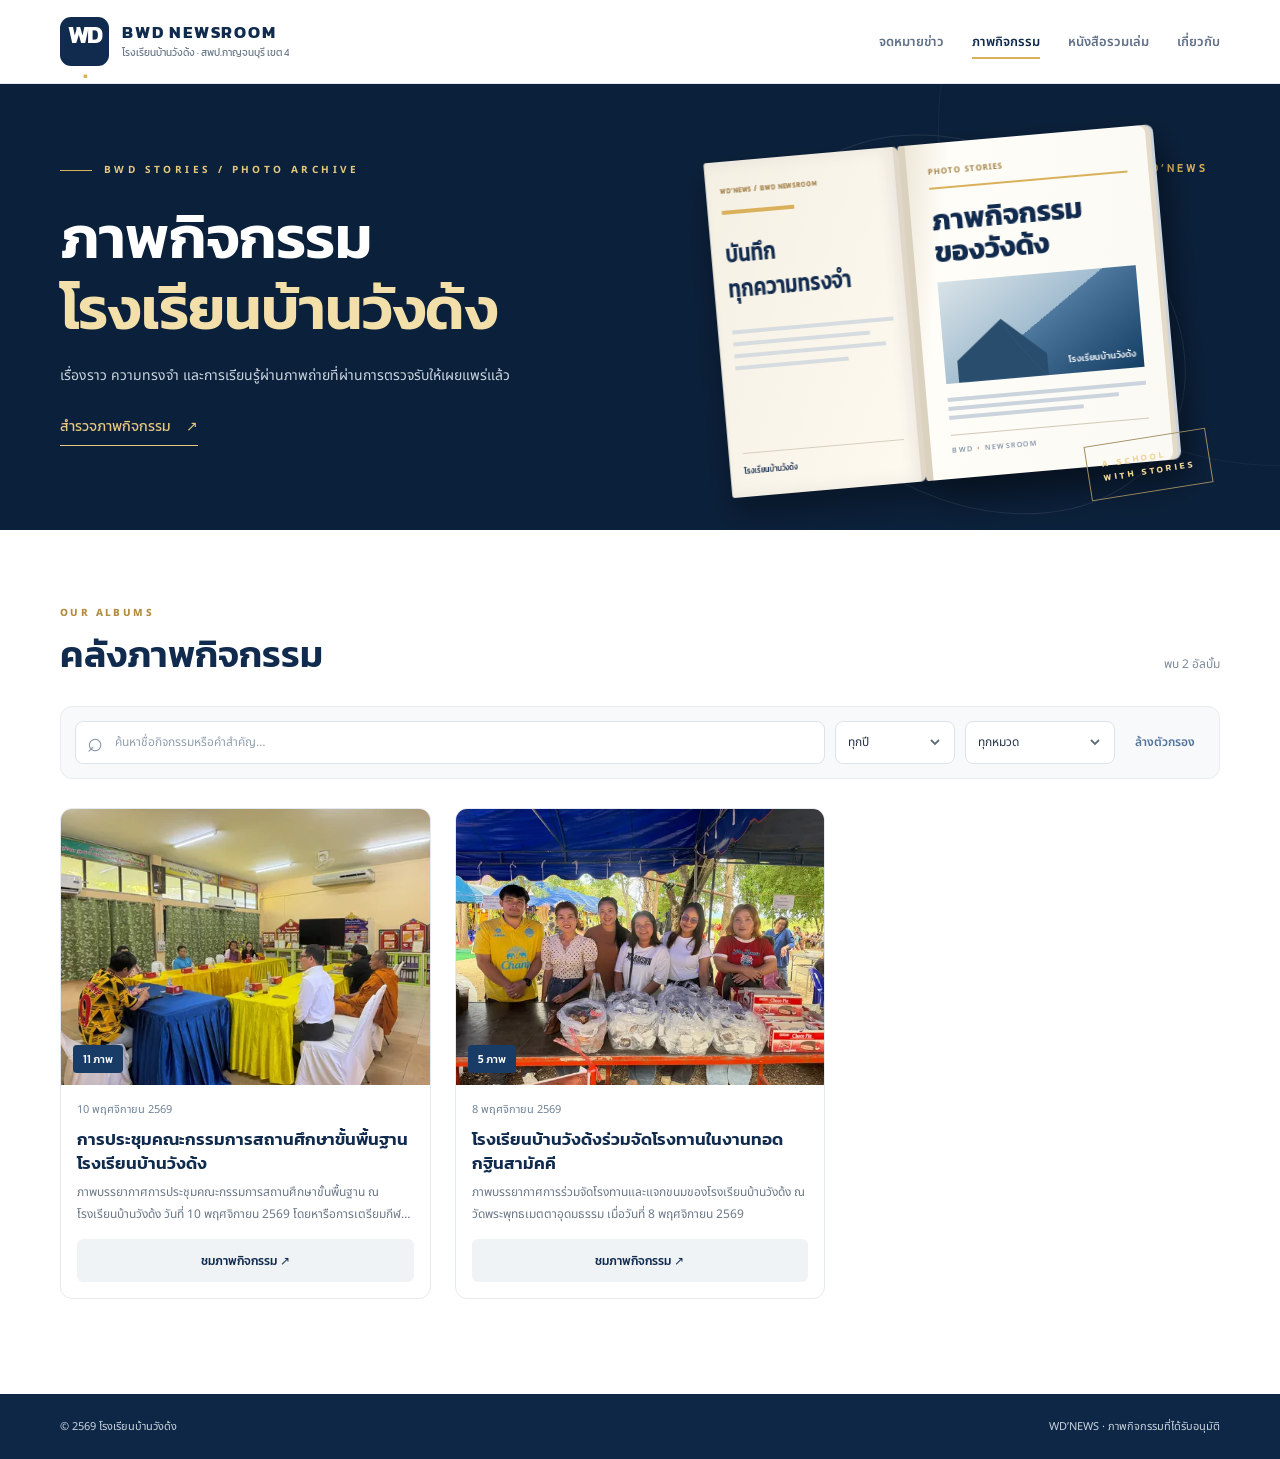
==== commit e3cfcce1: "feat(app): mobile dashboard, bottom navigation, and shared app shell" ====
--- a/gallery.html
+++ b/gallery.html
@@ -7,9 +7,15 @@
   <meta name="description" content="คลังภาพกิจกรรมที่ได้รับอนุมัติของโรงเรียนบ้านวังด้ง เชื่อมโยงจดหมายข่าว WD’NEWS">
   <title>ภาพกิจกรรม | BWD Newsroom</title>
   <link rel="icon" href="./favicon.svg" type="image/svg+xml">
+  <link rel="manifest" href="./manifest.webmanifest">
+  <link rel="apple-touch-icon" href="./icons/icon-192.png">
+  <meta name="apple-mobile-web-app-capable" content="yes">
+  <meta name="apple-mobile-web-app-status-bar-style" content="default">
   <link rel="stylesheet" href="./assets/styles.css">
   <link rel="stylesheet" href="./assets/gallery.css">
+  <link rel="stylesheet" href="./assets/app-shell.css">
   <script defer src="./assets/ui-motion.js"></script>
+  <script defer src="./assets/app-shell.js"></script>
   <script defer src="./assets/gallery.js"></script>
 </head>
 <body class="gallery-page">
@@ -20,6 +26,7 @@
         <span class="brand-mark" aria-hidden="true">WD<span class="brand-dot">.</span></span>
         <span class="brand-copy"><strong>BWD NEWSROOM</strong><small>โรงเรียนบ้านวังด้ง · สพป.กาญจนบุรี เขต 4</small></span>
       </a>
+      <a class="app-quick-search" href="./gallery.html#gallery-list" aria-label="ค้นหาภาพกิจกรรม"><svg viewBox="0 0 24 24" width="20" height="20" aria-hidden="true" fill="none" stroke="currentColor" stroke-width="2" stroke-linecap="round"><circle cx="10.5" cy="10.5" r="6.5"/><path d="m16 16 5 5"/></svg></a>
       <nav class="head-nav" aria-label="เมนูหลัก">
         <a href="./#news">จดหมายข่าว</a>
         <a href="./gallery.html" class="active" aria-current="page">ภาพกิจกรรม</a>
@@ -106,6 +113,13 @@
       </section>
     </div>
   </main>
+  <div class="app-network-banner" id="app-network-banner" role="status" hidden>ไม่มีอินเทอร์เน็ต · อ่านข้อมูลใหม่ไม่ได้ในขณะนี้</div>
+  <nav class="app-bottom-nav" aria-label="เมนูหลักของแอป">
+  <a data-app-tab="home" href="./#app-home"><svg viewBox="0 0 24 24" width="23" height="23" aria-hidden="true" fill="none" stroke="currentColor" stroke-width="1.8" stroke-linecap="round" stroke-linejoin="round"><path d="m3 10 9-7 9 7v10a1 1 0 0 1-1 1h-5v-7H9v7H4a1 1 0 0 1-1-1z"/></svg><span>หน้าแรก</span></a>
+  <a data-app-tab="news" href="./#news"><svg viewBox="0 0 24 24" width="23" height="23" aria-hidden="true" fill="none" stroke="currentColor" stroke-width="1.8" stroke-linecap="round" stroke-linejoin="round"><rect x="3" y="4" width="18" height="16" rx="2"/><path d="M7 8h7M7 12h10M7 16h10M17 8h.01"/></svg><span>ข่าว</span></a>
+  <a data-app-tab="gallery" href="./gallery.html"><svg viewBox="0 0 24 24" width="23" height="23" aria-hidden="true" fill="none" stroke="currentColor" stroke-width="1.8" stroke-linecap="round" stroke-linejoin="round"><rect x="3" y="3" width="18" height="18" rx="2"/><circle cx="8.5" cy="8.5" r="1.5"/><path d="m21 15-5-5L5 21"/></svg><span>ภาพกิจกรรม</span></a>
+  <a data-app-tab="books" href="./#books"><svg viewBox="0 0 24 24" width="23" height="23" aria-hidden="true" fill="none" stroke="currentColor" stroke-width="1.8" stroke-linecap="round" stroke-linejoin="round"><path d="M12 7c-2.5-2.5-5.6-2.9-9-2v14c3.4-.9 6.5-.5 9 2 2.5-2.5 5.6-2.9 9-2V5c-3.4-.9-6.5-.5-9 2ZM12 7v14"/></svg><span>หนังสือ</span></a>
+</nav>
   <footer class="site-footer"><div class="wrap footer-inner"><span>© 2569 โรงเรียนบ้านวังด้ง</span><span>WD’NEWS · ภาพกิจกรรมที่ได้รับอนุมัติ</span></div></footer>
   <dialog id="gallery-lightbox" class="gallery-lightbox" aria-label="ดูภาพกิจกรรมเต็มจอ">
     <div class="lightbox-shell">
--- a/assets/styles.css
+++ b/assets/styles.css
@@ -21,3 +21,218 @@
 .gallery-teaser p:last-child{font-size:13px;color:#64788d;line-height:1.8;max-width:650px;margin:0}
 .gallery-teaser-link{display:inline-flex;align-items:center;justify-content:center;gap:12px;min-height:46px;border-radius:8px;background:#112b4e;padding:10px 17px;color:#fff;white-space:nowrap;text-decoration:none;font:500 13px Kanit,sans-serif}
 @media(max-width:630px){.head-nav a:nth-child(2){display:inline}.head-nav a:nth-child(3),.head-nav a:nth-child(4){display:none}.gallery-teaser{flex-direction:column;align-items:stretch;padding:23px 20px;margin-bottom:56px}.gallery-teaser-link{width:100%}}
+
+/* UI-MOTION / 2569: restrained desktop sticky navigation + 3D paper hero.
+   Browsing pages only. reader.html retains its immersive controls unchanged. */
+@media (min-width:901px) {
+  .site-header {
+    position:sticky;
+    top:0;
+    z-index:60;
+    height:84px;
+    background:rgba(255,255,255,.97);
+    transition:height .24s ease,box-shadow .24s ease,background-color .24s ease;
+  }
+  .site-header.is-compact {
+    height:64px;
+    background:rgba(255,255,255,.985);
+    box-shadow:0 6px 22px rgba(11,32,58,.12);
+  }
+  .site-header .brand-mark {transition:width .24s ease,height .24s ease,font-size .24s ease}
+  .site-header.is-compact .brand-mark {width:42px;height:42px;font-size:21px}
+  .site-header .brand-copy small {max-height:22px;opacity:1;overflow:hidden;transition:max-height .24s ease,opacity .18s ease}
+  .site-header.is-compact .brand-copy small {max-height:0;opacity:0}
+  .site-header .head-nav a {position:relative;padding:10px 0}
+  .site-header .head-nav a::after {content:"";position:absolute;bottom:3px;left:0;right:0;height:2px;background:var(--gold);transform:scaleX(0);transform-origin:left;transition:transform .22s ease}
+  .site-header .head-nav a:hover::after,
+  .site-header .head-nav a.active::after,
+  .site-header .head-nav a[aria-current="page"]::after {transform:scaleX(1)}
+}
+@supports (backdrop-filter:blur(10px)) {
+  @media (min-width:901px) {
+    .site-header.is-compact {background:rgba(255,255,255,.91);backdrop-filter:blur(12px)}
+  }
+}
+/* Both the News and Gallery hero share one book illustration; no image/issue assets. */
+.hero-art .hero-book-scene {
+  position:absolute;inset:0;perspective:1100px;
+  transform:rotateX(var(--bwd-tilt-x,0deg)) rotateY(var(--bwd-tilt-y,0deg));
+  transition:transform .3s ease-out;pointer-events:none;
+}
+.hero-art .hero-book {
+  position:absolute;left:52%;top:49%;width:248px;height:336px;
+  transform:translate(-28%,-50%) rotate(-5deg);transform-style:preserve-3d;
+  animation:bwd-book-arrive .8s ease-out both;
+  filter:drop-shadow(0 17px 15px rgba(0,0,0,.3));
+}
+.hero-book .paper {
+  position:absolute;inset:0;left:0;top:0;width:100%;height:100%;
+  transform:none;border-radius:3px 8px 8px 3px;box-sizing:border-box;
+}
+.hero-book .paper-back {
+  background:linear-gradient(150deg,#fefcf6,#f0eee6);
+  box-shadow:5px 0 0 #e4dac7,8px 0 0 #cbd3dc,14px 16px 32px #0004;
+  overflow:hidden;
+}
+.paper-inside {
+  display:flex;flex-direction:column;height:100%;padding:23px 21px;
+  border-left:7px solid #dad1bf;color:var(--navy);background:linear-gradient(100deg,#eee7d8,#fffdf8 15%,#faf9f3);
+}
+.paper-inside-kicker{font-size:8px;font-weight:700;letter-spacing:1.1px;color:#a28142;border-bottom:2px solid var(--gold);padding-bottom:9px}
+.paper-inside-title{font:700 28px/1.14 Kanit,sans-serif;margin:16px 0 13px}
+.paper-inside-art{height:102px;position:relative;overflow:hidden;background:linear-gradient(145deg,#d9e3e7 0%,#a2bdd0 48%,#4e789d 48%,#153e64 100%)}
+.paper-inside-art::before{content:"";position:absolute;bottom:0;left:13px;width:90px;height:62px;background:#294d6d;clip-path:polygon(0 65%,52% 3%,100% 65%,100% 100%,0 100%)}
+.paper-inside-art span{position:absolute;right:7px;bottom:7px;color:#fff;font:500 9px Kanit,sans-serif}
+.paper-inside .paper-lines{padding-top:14px}
+.paper-inside-footer{margin-top:auto;padding-top:10px;border-top:1px solid #d2c8b5;font-size:7px;letter-spacing:1.5px;color:#58708a}
+.paper-inside-footer span{color:#ae8747}
+.hero-book .paper-flap {
+  position:absolute;inset:0;transform-origin:left center;
+  transform-style:preserve-3d;
+  animation:bwd-book-open 2.3s cubic-bezier(.22,.74,.25,1) .5s both;
+}
+.hero-book .paper-front {
+  display:flex;flex-direction:column;transform:translateZ(1px);
+  backface-visibility:hidden;-webkit-backface-visibility:hidden;
+  padding:22px;background:#fcfbf6;box-shadow:0 5px 15px #0b203a35;
+}
+.hero-book .paper-verso {
+  display:flex;flex-direction:column;backface-visibility:hidden;-webkit-backface-visibility:hidden;
+  transform:rotateY(180deg) translateZ(1px);
+  padding:23px 18px 19px;background:linear-gradient(120deg,#f5f0e4,#fffaf0);
+  color:var(--navy);box-shadow:inset -8px 0 18px #0b203a12;
+  border-right:7px solid #e0d7c8;
+}
+.paper-verso-label{font:600 8px Kanit,sans-serif;color:#9d7a3f;letter-spacing:.9px}
+.paper-verso-rule{width:45%;height:4px;background:var(--gold);margin:14px 0 22px}
+.paper-verso-quote{font:600 25px/1.38 Kanit,sans-serif}
+.paper-verso-lines{display:flex;flex-direction:column;gap:8px;margin-top:25px}
+.paper-verso-lines i{height:4px;width:100%;background:#d6dce0}
+.paper-verso-lines i:nth-child(2){width:85%}
+.paper-verso-lines i:nth-child(3){width:94%}
+.paper-verso-lines i:nth-child(4){width:70%}
+.paper-verso-footer{margin-top:auto;border-top:1px solid #d6cfc1;padding-top:10px;font:500 9px Kanit,sans-serif}
+@keyframes bwd-book-arrive {
+  from{opacity:0;transform:translate(-28%,-46%) rotate(-5deg) scale(.94)}
+  to{opacity:1;transform:translate(-28%,-50%) rotate(-5deg) scale(1)}
+}
+@keyframes bwd-book-open {
+  0%,13%{transform:rotateY(-6deg)}
+  72%{transform:rotateY(-155deg)}
+  100%{transform:rotateY(-142deg)}
+}
+@media (min-width:631px) and (max-width:900px) {
+  .hero-art .hero-book{transform:translate(-28%,-50%) rotate(-5deg) scale(.78);animation:none}
+  .hero-book .paper-flap{animation:none;transform:rotateY(-142deg)}
+}
+@media (max-width:630px) {
+  .hero-art .hero-book{top:55%;transform:translate(-28%,-44%) rotate(-5deg) scale(.84);animation:none}
+  .hero-book .paper-flap{animation:none;transform:rotateY(-142deg)}
+  .hero-art .hero-book-scene{transform:none}
+}
+@media (prefers-reduced-motion:reduce) {
+  .site-header,.site-header *,.hero-art .hero-book-scene{transition:none!important}
+  .hero-art .hero-book{animation:none!important;opacity:1}
+  .hero-book .paper-flap{animation:none!important;transform:rotateY(-142deg)}
+  .hero-art .hero-book-scene{transform:none!important}
+}
+
+
+/* Mobile UI polish (15 Nov 2026): shared header/hero and single-issue reader.
+   Keep desktop 3D magazine animation and N02 flipbook code untouched. */
+@media (max-width:630px) {
+  html {scroll-padding-top:16px}
+  .site-header {height:auto;min-height:0}
+  .topbar {flex-wrap:wrap;row-gap:0;justify-content:flex-start;padding:10px 0 0}
+  .head-nav {
+    flex-basis:100%;width:100%;min-width:0;gap:8px;
+    justify-content:space-between;overflow-x:auto;
+    margin-top:8px;padding:0 0 2px;
+    border-top:1px solid #edf0f3;
+    -webkit-overflow-scrolling:touch;
+  }
+  .site-header .head-nav a:nth-child(n) {
+    display:inline-flex;flex:0 0 auto;align-items:center;
+    white-space:nowrap;min-height:40px;padding:6px 0;
+    font-size:clamp(11px,2.8vw,13px);
+  }
+  .hero-intro {padding:29px 0 0}
+  .eyebrow {font-size:9px;letter-spacing:2px;margin-bottom:12px}
+  .hero h1 {font-size:clamp(32px,8.8vw,40px);line-height:1.12;margin-bottom:12px}
+  .hero p {font-size:12px;line-height:1.7;margin-bottom:13px}
+  .hero-link {font-size:13px;padding-bottom:6px}
+  .hero-art {height:166px;margin-top:5px;transform:none;transform-origin:center}
+  .hero-art .hero-book {
+    left:48%;top:52%;
+    transform:translate(-28%,-49%) rotate(-5deg) scale(.48);
+  }
+  .hero-badge,.hero-stamp {display:none}
+  .archive {padding:35px 0 55px}
+  .section-head {gap:4px;margin-bottom:18px}
+  .section-head h2 {font-size:26px}
+  .filters {margin-bottom:18px}
+  .gallery-teaser {margin-bottom:42px}
+
+  /* iPhone portrait issue is a full-screen reader with a fixed control region.
+     Dialog content is the only scrolling region; page image always comes first. */
+  #issue-dialog {
+    inset:0;margin:0;padding:0;width:100vw;max-width:100vw;
+    height:100vh;height:100dvh;max-height:100vh;max-height:100dvh;
+    border-radius:0;background:#fff;
+  }
+  #issue-dialog .dialog-frame {
+    display:flex;flex-direction:column;overflow:hidden;
+    width:100%;height:100%;max-height:none;
+    padding:env(safe-area-inset-top) env(safe-area-inset-right)
+            0 env(safe-area-inset-left);
+  }
+  #issue-dialog .dialog-top {
+    flex:0 0 auto;align-items:center;gap:12px;
+    padding:12px 16px 11px;
+    background:#fff;border-bottom:1px solid #e6e9ec;
+  }
+  #issue-dialog .dialog-top > div {min-width:0}
+  #issue-dialog .dialog-top h2 {
+    display:-webkit-box;-webkit-box-orient:vertical;-webkit-line-clamp:2;
+    overflow:hidden;font-size:18px;line-height:1.38;font-weight:600;
+  }
+  #issue-dialog .dialog-top .section-label {font-size:9px;margin-bottom:5px}
+  #issue-dialog .dialog-top p {font-size:11px;line-height:1.4}
+  #issue-dialog .dialog-close {
+    flex:0 0 44px;width:44px;height:44px;min-height:44px;
+    font-size:26px;
+  }
+  #issue-dialog .dialog-content {
+    display:flex;flex:1 1 auto;flex-direction:column;
+    min-height:0;overflow-y:auto;overscroll-behavior:contain;
+    padding:16px 15px 22px;
+    -webkit-overflow-scrolling:touch;
+  }
+  #issue-dialog .dialog-images {order:0;gap:14px}
+  #issue-dialog .dialog-images figure {
+    width:100%;margin:0;
+  }
+  #issue-dialog .dialog-images img {
+    display:block;width:100%;max-width:100%;height:auto;object-fit:contain;
+  }
+  #issue-dialog .dialog-issue-copy {
+    order:1;margin:18px 2px 0;
+    font-size:13px;line-height:1.8;
+  }
+  #issue-dialog .dialog-actions {
+    display:grid;flex:0 0 auto;grid-template-columns:repeat(2,minmax(0,1fr));
+    gap:8px;margin:0;padding:10px 15px calc(10px + env(safe-area-inset-bottom));
+    background:#fff;border-top:1px solid #e6e9ec;
+  }
+  #issue-dialog .dialog-actions a,
+  #issue-dialog .dialog-actions button {
+    display:flex;align-items:center;justify-content:center;
+    min-width:0;min-height:44px;padding:9px 8px;
+    font:500 12px/1.4 Kanit,"Noto Sans Thai",sans-serif;
+    text-align:center;
+  }
+  #issue-dialog .dialog-actions .dialog-read {
+    grid-column:1 / -1;order:-1;
+    background:var(--navy);color:#fff;border-color:var(--navy);
+  }
+}
--- a/assets/gallery.css
+++ b/assets/gallery.css
@@ -184,3 +184,31 @@
 @media(prefers-reduced-motion:reduce){
   .gallery-card,.album-photo{transition:none!important}
 }
+
+
+/* Mobile-first photo archive polish: less vertical scrolling, no face cropping. */
+@media (max-width:630px) {
+  .gallery-page .gallery-content {padding:35px 0 55px}
+  .gallery-page.is-album-open .gallery-content {padding-top:20px}
+  .gallery-page .gallery-filters {gap:8px;margin-bottom:18px}
+  .gallery-page .gallery-clear {min-height:32px;justify-self:end;padding:0 8px}
+  .gallery-grid {gap:13px}
+  .gallery-cover {aspect-ratio:16/10}
+  .gallery-cover img {object-fit:contain}
+  .gallery-card-body {padding:13px 14px 14px}
+  .gallery-card h3 {font-size:16px;line-height:1.35;margin-bottom:4px}
+  .gallery-card time {margin-bottom:7px}
+  .gallery-card p {min-height:0;margin-bottom:10px;line-height:1.65}
+  .gallery-open {min-height:44px}
+  .album-back {margin-bottom:12px}
+  .album-head {padding-bottom:14px;margin-bottom:15px}
+  .album-head h2 {font-size:26px;line-height:1.28;margin:7px 0 8px}
+  .album-head>p:last-of-type {font-size:13px;line-height:1.7}
+  .album-related {margin-top:10px}
+  .album-photos {gap:9px}
+  .album-photo span {
+    display:-webkit-box;-webkit-box-orient:vertical;-webkit-line-clamp:2;
+    overflow:hidden;min-height:43px;max-height:49px;
+    padding:8px 9px;font-size:11px;line-height:1.5;
+  }
+}
--- a/assets/app-shell.css
+++ b/assets/app-shell.css
@@ -0,0 +1,83 @@
+/* BN-APP-2569 — app-like browsing shell; no reader.html dependency */
+.app-dashboard,.app-bottom-nav,.app-quick-search,.app-network-banner{display:none}
+@media (max-width:630px){
+  html{scroll-padding-top:12px}
+  body.newsroom-page,body.gallery-page{padding-bottom:calc(74px + env(safe-area-inset-bottom))}
+  .site-header{position:relative;z-index:5}
+  .site-header .topbar{padding:11px 0;flex-wrap:nowrap;min-height:62px;margin:0 auto}
+  .site-header .head-nav{display:none}
+  .brand{min-width:0;flex:1}
+  .brand-mark{width:42px;height:42px;border-radius:13px;flex-shrink:0}
+  .brand-copy strong{font-size:15px;letter-spacing:.8px}
+  .brand-copy small{font-size:9px;line-height:1.35}
+  .app-quick-search{display:grid;place-items:center;width:44px;height:44px;flex:0 0 44px;background:#f2f5f8;color:var(--navy);border-radius:13px;text-decoration:none}
+  .hero,.gallery-page .gallery-hero{display:none}
+  .app-dashboard{display:block;padding:16px 0 9px}
+  .app-welcome{padding:20px 19px 21px;background:linear-gradient(128deg,#102846,#163961 80%,#1b426b);border-radius:21px;color:#fff}
+  .app-welcome p{font:600 10px Kanit,sans-serif;color:#ecc978;letter-spacing:1.8px;margin:0 0 9px}
+  .app-welcome h1{font:600 clamp(23px,6.5vw,29px)/1.26 Kanit,sans-serif;margin:0 0 6px}
+  .app-welcome span{display:block;font-size:11px;line-height:1.75;color:#e2eaf3}
+  .app-section-heading{display:flex;justify-content:space-between;align-items:center;gap:14px;margin:23px 1px 11px}
+  .app-section-heading h2{font:600 21px/1.35 Kanit,sans-serif;color:var(--navy);margin:0}
+  .app-section-heading a{font:500 13px Kanit,sans-serif;color:var(--blue);text-decoration:none;white-space:nowrap;min-height:40px;display:inline-flex;align-items:center;gap:5px}
+  .app-section-heading a span{font-size:23px}
+  .app-latest-issue{min-height:100px}
+  .app-featured-issue{display:grid;grid-template-columns:103px minmax(0,1fr);gap:13px;background:#fff;border:1px solid var(--line);border-radius:18px;overflow:hidden;padding:10px;box-shadow:0 5px 20px #112b4e0a}
+  .app-featured-issue img{width:103px;height:145px;border-radius:10px;object-fit:contain;background:#f1f3f5}
+  .app-featured-issue-body{min-width:0;display:flex;flex-direction:column;align-items:flex-start;gap:5px;padding:4px 2px 2px 0}
+  .app-featured-issue-body time,.app-album-card time{font-size:11px;color:var(--muted)}
+  .app-featured-issue-body h3{font:600 15px/1.35 Kanit,sans-serif;margin:0;color:var(--navy);display:-webkit-box;-webkit-line-clamp:3;-webkit-box-orient:vertical;overflow:hidden}
+  .app-featured-issue-body p{font-size:11px;color:var(--muted);line-height:1.6;margin:0;display:-webkit-box;-webkit-line-clamp:2;-webkit-box-orient:vertical;overflow:hidden}
+  .app-featured-issue-body button{margin-top:auto;padding:6px 10px;min-height:40px;border:0;border-radius:10px;background:var(--navy);color:#fff;font:500 12px Kanit,sans-serif}
+  .app-latest-galleries{display:grid;grid-template-columns:repeat(2,minmax(0,1fr));gap:11px}
+  .app-album-card{display:block;min-width:0;overflow:hidden;border:1px solid var(--line);border-radius:15px;background:#fff;text-decoration:none;padding-bottom:10px}
+  .app-album-card img{width:100%;height:105px;object-fit:contain;background:#f1f4f7}
+  .app-album-card strong{display:-webkit-box;-webkit-line-clamp:2;-webkit-box-orient:vertical;overflow:hidden;font:500 13px/1.4 Kanit,sans-serif;margin:8px 9px 5px;color:var(--navy);min-height:36px}
+  .app-album-card time{display:block;margin:0 9px}
+  .app-books-shortcut{min-height:86px;display:flex;align-items:center;gap:12px;padding:13px 15px;border-radius:17px;background:#f1f5f9;border:1px solid #dce7ef;text-decoration:none;color:var(--navy)}
+  .app-books-symbol{font-size:32px;color:#b48a38}
+  .app-books-shortcut span:nth-child(2){flex:1;min-width:0}
+  .app-books-shortcut strong{display:block;font:600 15px Kanit,sans-serif}
+  .app-books-shortcut small{display:block;color:var(--muted);font-size:11px;line-height:1.6}
+  .app-books-shortcut span:last-child{font-size:24px}
+  .app-install-guide{margin:18px 2px 12px;border-top:1px solid var(--line);padding:11px 3px;color:var(--blue);font-size:12px}
+  .app-install-guide summary{cursor:pointer;min-height:40px;display:list-item;font-weight:600}
+  .app-install-guide p{line-height:1.8;color:var(--muted);margin:4px 0}
+  .app-install-guide button{border:0;border-radius:10px;background:var(--navy);color:#fff;padding:9px 15px;min-height:44px}
+  .app-loading,.app-dashboard-error{font-size:12px;line-height:1.7;color:var(--muted);background:#f5f7fa;padding:14px;border-radius:12px;margin:0}
+  .app-dashboard .app-latest-galleries>.app-loading{grid-column:1/-1}
+  .app-bottom-nav{display:grid;grid-template-columns:repeat(4,minmax(0,1fr));position:fixed;left:0;right:0;bottom:0;height:calc(69px + env(safe-area-inset-bottom));padding:6px max(8px,env(safe-area-inset-right)) calc(6px + env(safe-area-inset-bottom)) max(8px,env(safe-area-inset-left));z-index:35;background:rgba(255,255,255,.97);border-top:1px solid #dce2e8;box-shadow:0 -5px 22px #0b203a12}
+  .app-bottom-nav a{display:flex;flex-direction:column;align-items:center;justify-content:center;gap:2px;border-radius:12px;text-decoration:none;color:#77869a;font:500 10px Kanit,sans-serif;min-width:0;min-height:48px}
+  .app-bottom-nav a[aria-current="page"]{color:var(--navy);background:#f2f5f9;font-weight:600}
+  .app-bottom-nav a[aria-current="page"] svg{color:#b08b40}
+  .app-bottom-nav a svg{flex-shrink:0}
+  .app-network-banner:not([hidden]){display:block;position:fixed;bottom:calc(69px + env(safe-area-inset-bottom));left:0;right:0;z-index:36;background:#fff6dc;border-top:1px solid #e5c77c;color:#74520e;padding:8px 14px;text-align:center;font-size:12px}
+  .archive{padding-top:27px}
+  .news-grid{grid-template-columns:1fr;gap:12px}
+  .issue-card{display:grid;grid-template-columns:103px minmax(0,1fr);border-radius:16px}
+  .issue-thumb{height:100%;max-height:none;min-height:156px;aspect-ratio:auto}
+  .issue-thumb img{height:100%;width:100%;object-fit:contain}
+  .issue-thumb .tag{top:6px;left:6px;font-size:9px;padding:3px 5px}
+  .issue-card-body{padding:12px;display:flex;flex-direction:column;align-items:flex-start}
+  .issue-card h3{font-size:15px;line-height:1.3;display:-webkit-box;-webkit-box-orient:vertical;-webkit-line-clamp:3;overflow:hidden}
+  .issue-card p{font-size:11px;line-height:1.55;min-height:0;margin:0 0 7px;display:-webkit-box;-webkit-box-orient:vertical;-webkit-line-clamp:2;overflow:hidden}
+  .issue-card time{font-size:10px;margin-bottom:6px}
+  .issue-open{margin-top:auto;font-size:11px;min-height:40px;padding:7px 9px;width:auto}
+  .gallery-teaser{display:none}
+  .books{padding-top:25px}
+  .books-empty .soon{display:none}
+  .gallery-page .gallery-content{padding-top:24px}
+  .gallery-page.is-album-open .gallery-content{padding-top:12px}
+  .gallery-grid{gap:12px}
+  .gallery-cover{aspect-ratio:16/10}
+  .gallery-card{border-radius:16px}
+  .gallery-card-body{padding:12px}
+  .gallery-card h3{font-size:16px}
+  .gallery-card p{font-size:11px}
+  .album-photos{grid-template-columns:repeat(2,minmax(0,1fr))}
+  .site-footer{padding-bottom:10px}
+}
+@media (prefers-reduced-motion:reduce){.app-bottom-nav *, .app-featured-issue{transition:none!important;animation:none!important}}
+
+@media(max-width:630px){.app-update-notice{position:fixed;z-index:45;left:12px;right:12px;bottom:calc(79px + env(safe-area-inset-bottom));background:#112b4e;color:#fff;border-radius:13px;padding:12px 14px;box-shadow:0 10px 30px #0004;font-size:12px;display:flex;align-items:center;justify-content:space-between;gap:12px}.app-update-notice button{border:1px solid #d9b15b;border-radius:8px;background:#d9b15b;color:#112b4e;padding:8px 10px;min-height:38px;font:600 12px Kanit,sans-serif}}
+@media(min-width:631px){.app-update-notice{position:fixed;right:20px;bottom:20px;z-index:45;background:#112b4e;color:#fff;border-radius:12px;padding:12px;font-size:12px}.app-update-notice button{margin-left:12px;background:#d9b15b;border:0;border-radius:6px;padding:8px}}
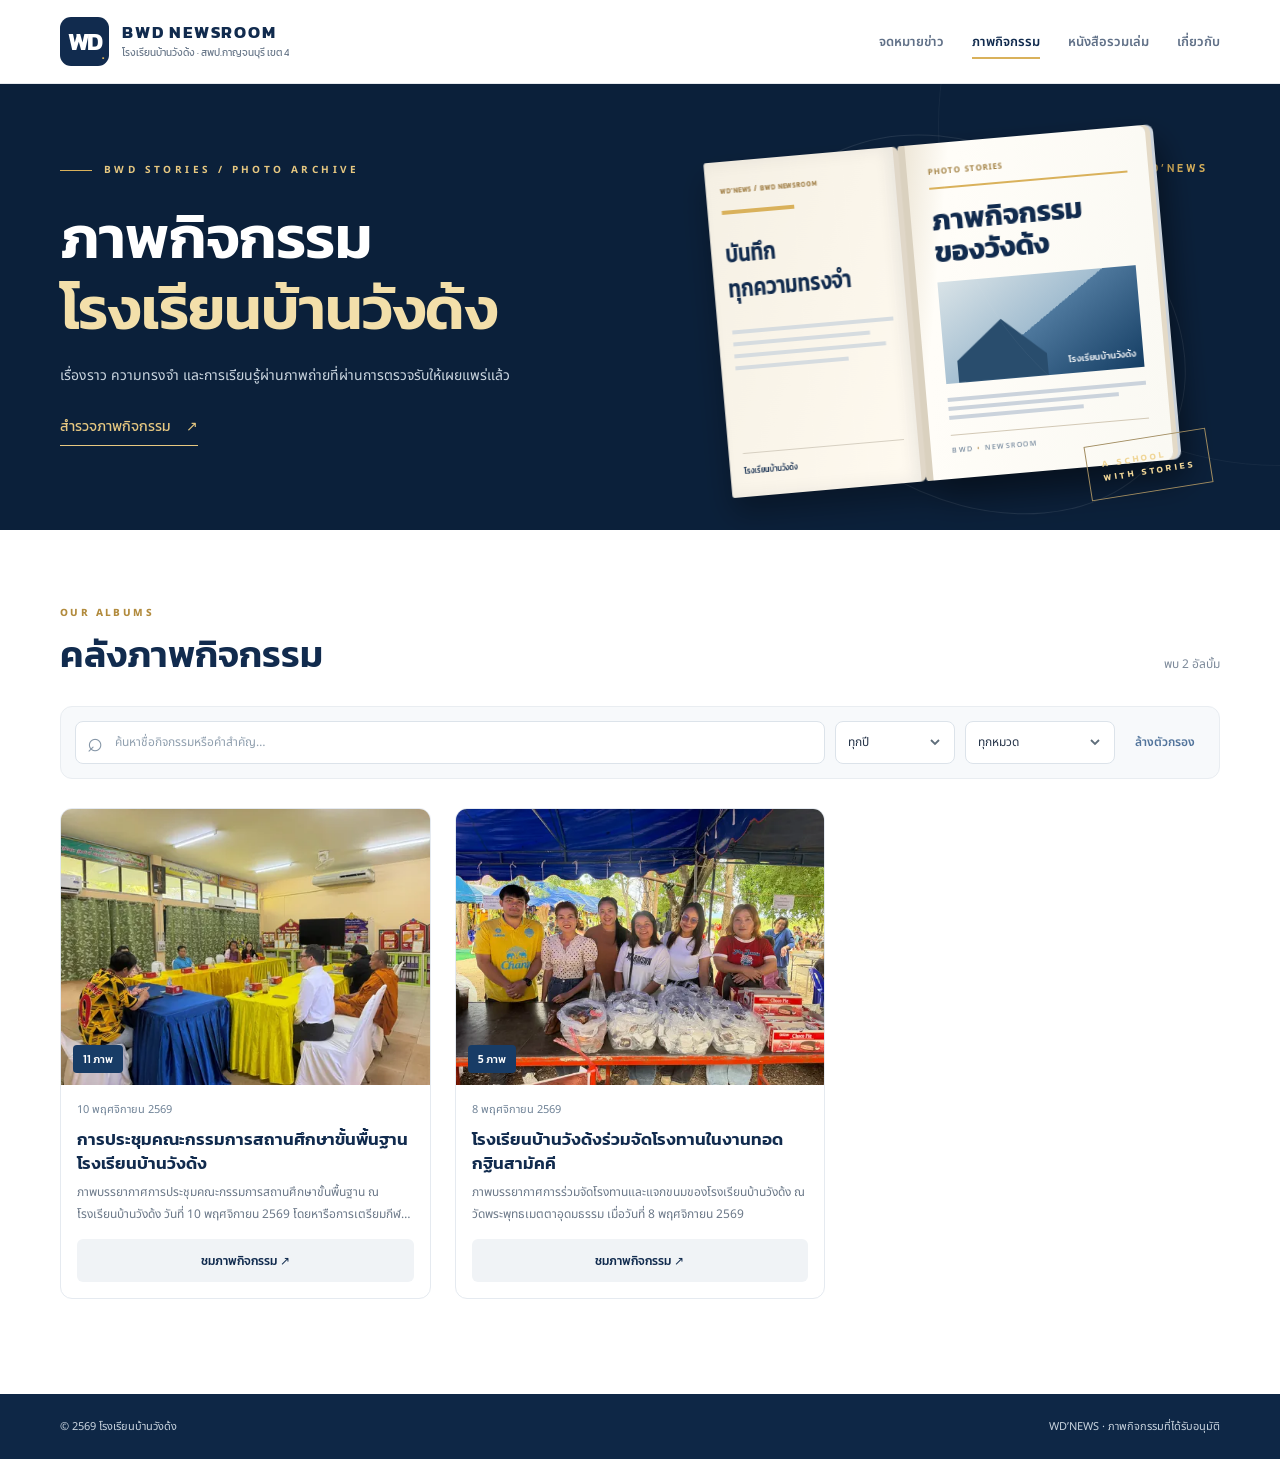
==== commit b0aed650: "fix(app): use native iPhone launch only, contain brand dot and remove footer gap" ====
--- a/gallery.html
+++ b/gallery.html
@@ -11,9 +11,14 @@
   <link rel="apple-touch-icon" href="./icons/icon-192.png">
   <meta name="apple-mobile-web-app-capable" content="yes">
   <meta name="apple-mobile-web-app-status-bar-style" content="default">
+  <link rel="apple-touch-startup-image" href="./icons/startup-1290x2796.png" media="(device-width: 430px) and (device-height: 932px) and (-webkit-device-pixel-ratio: 3) and (orientation: portrait)">
+  <link rel="apple-touch-startup-image" href="./icons/startup-1179x2556.png" media="(device-width: 393px) and (device-height: 852px) and (-webkit-device-pixel-ratio: 3) and (orientation: portrait)">
+  <link rel="apple-touch-startup-image" href="./icons/startup-1170x2532.png" media="(device-width: 390px) and (device-height: 844px) and (-webkit-device-pixel-ratio: 3) and (orientation: portrait)">
   <link rel="stylesheet" href="./assets/styles.css">
   <link rel="stylesheet" href="./assets/gallery.css">
   <link rel="stylesheet" href="./assets/app-shell.css">
+  <link rel="stylesheet" href="./assets/loading.css">
+  <script defer src="./assets/loading.js"></script>
   <script defer src="./assets/ui-motion.js"></script>
   <script defer src="./assets/app-shell.js"></script>
   <script defer src="./assets/gallery.js"></script>
@@ -88,11 +93,12 @@
         </div>
         <form id="gallery-filters" class="filters gallery-filters" role="search" autocomplete="off">
           <label class="search-field gallery-search"><span class="search-icon" aria-hidden="true">⌕</span><span class="visually-hidden">ค้นหาอัลบั้ม</span><input id="gallery-search" type="search" placeholder="ค้นหาชื่อกิจกรรมหรือคำสำคัญ…" aria-label="ค้นหาอัลบั้ม"></label>
+          <button type="button" class="app-filter-trigger" aria-haspopup="dialog" aria-controls="app-filter-sheet"><svg aria-hidden="true" viewBox="0 0 24 24" width="19" height="19" fill="none" stroke="currentColor" stroke-width="2" stroke-linecap="round"><path d="M4 7h16M7 12h10M10 17h4"/><circle cx="8" cy="7" r="2" fill="#fff"/><circle cx="15" cy="12" r="2" fill="#fff"/></svg><span>ตัวกรอง</span><output class="app-filter-count" hidden></output></button>
           <label><span class="visually-hidden">เลือกปี</span><select id="gallery-year" aria-label="เลือกปี"><option value="">ทุกปี</option></select></label>
           <label><span class="visually-hidden">เลือกหมวด</span><select id="gallery-category" aria-label="เลือกหมวด"><option value="">ทุกหมวด</option></select></label>
           <button type="reset" class="reset gallery-clear">ล้างตัวกรอง</button>
         </form>
-        <div id="gallery-grid" class="gallery-grid" aria-live="polite" aria-busy="true"></div>
+        <div id="gallery-grid" class="gallery-grid" aria-live="polite" aria-busy="true"><div class="bwd-skeleton bwd-skel-gallery" aria-hidden="true"><span class="bwd-skel-picture"></span><div class="bwd-skel-lines"><span></span><span></span><span></span><span class="bwd-skel-action"></span></div></div><div class="bwd-skeleton bwd-skel-gallery" aria-hidden="true"><span class="bwd-skel-picture"></span><div class="bwd-skel-lines"><span></span><span></span><span></span><span class="bwd-skel-action"></span></div></div><div class="bwd-skeleton bwd-skel-gallery" aria-hidden="true"><span class="bwd-skel-picture"></span><div class="bwd-skel-lines"><span></span><span></span><span></span><span class="bwd-skel-action"></span></div></div></div>
         <div id="gallery-empty" class="empty gallery-empty" hidden>
           <span aria-hidden="true" class="empty-symbol gallery-empty-symbol">✦</span>
           <h3 id="gallery-empty-title">ยังไม่มีอัลบั้มที่เผยแพร่</h3>
@@ -121,6 +127,14 @@
   <a data-app-tab="books" href="./#books"><svg viewBox="0 0 24 24" width="23" height="23" aria-hidden="true" fill="none" stroke="currentColor" stroke-width="1.8" stroke-linecap="round" stroke-linejoin="round"><path d="M12 7c-2.5-2.5-5.6-2.9-9-2v14c3.4-.9 6.5-.5 9 2 2.5-2.5 5.6-2.9 9-2V5c-3.4-.9-6.5-.5-9 2ZM12 7v14"/></svg><span>หนังสือ</span></a>
 </nav>
   <footer class="site-footer"><div class="wrap footer-inner"><span>© 2569 โรงเรียนบ้านวังด้ง</span><span>WD’NEWS · ภาพกิจกรรมที่ได้รับอนุมัติ</span></div></footer>
+  <dialog id="app-filter-sheet" class="app-filter-sheet" aria-labelledby="app-filter-title">
+    <div class="app-filter-sheet-head"><h2 id="app-filter-title">กรองภาพกิจกรรม</h2><button type="button" id="app-filter-close" aria-label="ปิดตัวกรอง">×</button></div>
+    <div id="app-filter-fields" class="app-filter-fields"></div>
+    <div class="app-filter-sheet-actions">
+      <button type="button" id="app-filter-reset">ล้างตัวกรอง</button>
+      <button type="button" id="app-filter-apply">แสดงผล</button>
+    </div>
+  </dialog>
   <dialog id="gallery-lightbox" class="gallery-lightbox" aria-label="ดูภาพกิจกรรมเต็มจอ">
     <div class="lightbox-shell">
       <div class="lightbox-top"><span id="lightbox-counter" aria-live="polite"></span><button type="button" id="lightbox-close" aria-label="ปิดภาพ">✕</button></div>
--- a/assets/styles.css
+++ b/assets/styles.css
@@ -236,3 +236,33 @@
     background:var(--navy);color:#fff;border-color:var(--navy);
   }
 }
+
+/* WD'NEWS per-issue native image share actions. */
+.dialog-actions .dialog-share-status{flex-basis:100%;width:100%;margin:0;color:#50657b;font-size:11px;line-height:1.45}
+.dialog-actions .dialog-share-primary{background:#112b4e;color:#fff;border-color:#112b4e;font-weight:600}
+.dialog-actions button:disabled{opacity:.55;cursor:not-allowed}
+@media(max-width:630px){
+  #issue-dialog .dialog-actions{
+    max-height:min(44dvh,270px);overflow-y:auto;overscroll-behavior:contain;
+    gap:7px;padding-top:8px;
+  }
+  #issue-dialog .dialog-actions .dialog-share-primary{grid-column:1/-1;order:-3;min-height:46px}
+  #issue-dialog .dialog-actions .dialog-read{order:-2;grid-column:1/-1;background:#eef2f6;color:#112b4e;border-color:#d2dce6}
+  #issue-dialog .dialog-actions .dialog-line-action{grid-column:1/-1;order:-1;min-height:44px}
+  #issue-dialog .dialog-actions .dialog-share-status:not([hidden]){grid-column:1/-1;font-size:10px;line-height:1.45}
+}
+
+/* v1.2: keep sharing primary actions visible, fold optional downloads into native details. */
+.dialog-share-more{flex:1 1 100%;min-width:0}
+.dialog-share-more summary{cursor:pointer;list-style:revert;min-height:44px;padding:10px 13px;border:1px solid #d4dce6;border-radius:9px;background:#f4f7fa;color:var(--navy);font:500 12px Kanit,sans-serif}
+.dialog-share-more-options{display:flex;flex-wrap:wrap;gap:8px;padding:9px 0 0}
+.dialog-share-more-options>a,.dialog-share-more-options>button{min-height:44px;flex:1 1 140px}
+@media(max-width:630px){
+ #issue-dialog .dialog-actions{max-height:min(52dvh,340px)}
+ #issue-dialog .dialog-share-more{grid-column:1/-1;order:2}
+ #issue-dialog .dialog-share-more-options{display:grid;grid-template-columns:repeat(2,minmax(0,1fr));gap:8px}
+ #issue-dialog .dialog-share-more-options>a,#issue-dialog .dialog-share-more-options>button{
+  min-width:0;width:100%;min-height:44px;padding:9px 7px;font-size:11px;line-height:1.35
+ }
+ #issue-dialog .dialog-actions .dialog-share-status:not([hidden]){order:3}
+}
--- a/assets/app-shell.css
+++ b/assets/app-shell.css
@@ -81,3 +81,114 @@
 
 @media(max-width:630px){.app-update-notice{position:fixed;z-index:45;left:12px;right:12px;bottom:calc(79px + env(safe-area-inset-bottom));background:#112b4e;color:#fff;border-radius:13px;padding:12px 14px;box-shadow:0 10px 30px #0004;font-size:12px;display:flex;align-items:center;justify-content:space-between;gap:12px}.app-update-notice button{border:1px solid #d9b15b;border-radius:8px;background:#d9b15b;color:#112b4e;padding:8px 10px;min-height:38px;font:600 12px Kanit,sans-serif}}
 @media(min-width:631px){.app-update-notice{position:fixed;right:20px;bottom:20px;z-index:45;background:#112b4e;color:#fff;border-radius:12px;padding:12px;font-size:12px}.app-update-notice button{margin-left:12px;background:#d9b15b;border:0;border-radius:6px;padding:8px}}
+
+
+/* App Experience v1.1 — mobile UI density, native bottom-sheet filters, safe last row. */
+.app-filter-trigger,.app-filter-sheet{display:none}
+@media(max-width:630px){
+  html{scroll-padding-bottom:calc(112px + env(safe-area-inset-bottom))}
+  body.newsroom-page,body.gallery-page{padding-bottom:calc(110px + env(safe-area-inset-bottom))}
+  .app-bottom-nav{background:#fff;box-shadow:0 -2px 18px #0b203a12}
+  .app-bottom-nav a{min-height:44px}
+  .archive,.books,.gallery-content,#gallery-list,#album-view{scroll-margin-bottom:calc(106px + env(safe-area-inset-bottom))}
+  .gallery-page .gallery-content{padding-bottom:32px}
+  .app-latest-galleries{gap:10px}
+  .app-album-card img{height:auto;aspect-ratio:4/3;object-fit:contain;background:#eff3f6}
+  .gallery-page .gallery-grid{gap:12px;grid-template-columns:1fr}
+  .gallery-page .gallery-card{
+    display:grid;grid-template-columns:minmax(110px,38%) minmax(0,1fr);
+    gap:0;align-items:stretch;min-width:0;
+  }
+  .gallery-page .gallery-cover{
+    width:calc(100% - 12px);margin:10px 0 10px 12px;
+    align-self:start;aspect-ratio:4/3;min-width:0;
+    border-radius:11px;
+  }
+  .gallery-page .gallery-cover img{object-fit:contain}
+  .gallery-page .gallery-cover .gallery-pill{bottom:5px;left:5px;font-size:10px;padding:4px 6px}
+  .gallery-page .gallery-card-body{min-width:0;padding:10px 12px;display:flex;flex-direction:column;gap:4px}
+  .gallery-page .gallery-card h3{
+    font-size:14px;line-height:1.35;margin:0;
+    display:-webkit-box;-webkit-box-orient:vertical;-webkit-line-clamp:3;overflow:hidden;
+  }
+  .gallery-page .gallery-card time{font-size:10px;margin:0}
+  .gallery-page .gallery-card p{font-size:11px;line-height:1.55;margin:0;min-height:0;-webkit-line-clamp:2}
+  .gallery-page .gallery-open{min-height:40px;margin-top:auto;font-size:11px;padding:7px}
+  .filters,.gallery-page .gallery-filters{
+    display:grid;grid-template-columns:minmax(0,1fr) auto;gap:8px;
+    padding:0;background:transparent;border:0;border-radius:0;
+    margin-bottom:20px;align-items:center;
+  }
+  .filters .search-field,.gallery-page .gallery-filters .gallery-search{grid-column:1;min-width:0}
+  .filters .search-field input{height:46px;font-size:13px}
+  .filters > label:not(.search-field),.filters > .reset{display:none}
+  .app-filter-trigger{
+    display:inline-flex;align-items:center;justify-content:center;gap:6px;
+    min-height:46px;padding:0 11px;border:1px solid #dce3ea;border-radius:11px;
+    background:#fff;color:var(--navy);font:500 12px Kanit,sans-serif;white-space:nowrap;
+    grid-column:2;
+  }
+  .app-filter-count:not([hidden]){
+    display:grid;place-items:center;min-width:18px;height:18px;border-radius:10px;
+    background:var(--navy);color:#fff;font-size:10px;
+  }
+  .app-filter-sheet[open]{
+    display:block;position:fixed;inset:auto 0 0 0;margin:0;width:100%;max-width:100%;
+    max-height:85dvh;overflow-y:auto;border:0;border-radius:20px 20px 0 0;
+    padding:16px 18px calc(18px + env(safe-area-inset-bottom));background:#fff;
+    color:var(--navy);box-shadow:0 -14px 35px #0b203a38;
+  }
+  .app-filter-sheet::backdrop{background:#0b203a9c}
+  .app-filter-sheet-head{display:flex;align-items:center;justify-content:space-between;gap:12px;margin-bottom:16px}
+  .app-filter-sheet-head h2{font:600 21px Kanit,sans-serif;margin:0}
+  .app-filter-sheet-head button{
+    border:0;background:#eef2f5;border-radius:50%;color:var(--navy);
+    width:44px;height:44px;font-size:24px;
+  }
+  .app-filter-fields{display:grid;gap:15px}
+  .app-filter-fields label{display:grid;gap:6px;font:500 13px Kanit,sans-serif}
+  .app-filter-fields select{
+    width:100%;height:48px;background:#f8fafc;color:var(--navy);border:1px solid #dce3ea;
+    border-radius:10px;padding:0 12px;font:400 14px Kanit,sans-serif;
+  }
+  .app-filter-sheet-actions{display:grid;grid-template-columns:1fr 1fr;gap:9px;margin-top:20px}
+  .app-filter-sheet-actions button{
+    min-height:48px;border:1px solid #cdd6df;border-radius:11px;background:#f3f6f9;
+    color:var(--navy);font:500 14px Kanit,sans-serif;
+  }
+  #app-filter-apply{background:var(--navy);color:#fff;border-color:var(--navy)}
+}
+@media(max-width:350px){
+  .gallery-page .gallery-card{grid-template-columns:minmax(100px,35%) minmax(0,1fr)}
+  .gallery-page .gallery-card p{display:none}
+}
+
+/* App Experience v1.3: fix floating gold dot, subtle phone masthead & bottom safe zone. */
+.site-header .brand-mark{
+  position:relative;display:flex;align-items:center;justify-content:center;
+  isolation:isolate;overflow:hidden;line-height:1;white-space:nowrap;
+}
+.site-header .brand-dot{
+  position:absolute;right:5px;bottom:5px;font-size:12px;
+  letter-spacing:0;line-height:1;color:var(--gold);
+}
+@media(max-width:630px){
+  /* Decorative graphics stay strictly behind the logo and search target. */
+  .site-header{
+    background:
+      radial-gradient(circle at 87% -18%,rgba(217,177,91,.14) 0,rgba(217,177,91,0) 36%),
+      linear-gradient(125deg,#fff 72%,#f6f9fd 100%);
+    border-bottom:0;
+  }
+  .site-header::after{
+    content:"";position:absolute;pointer-events:none;left:0;right:0;bottom:0;
+    height:2px;background:linear-gradient(90deg,var(--gold),#d9b15b66 22%,#e9eef4 60%,transparent);
+  }
+  .site-header .topbar{position:relative;z-index:1}
+  /* Previous mobile rules added bottom padding AFTER the footer, producing a blank strip.
+     Reserve the navigation room INSIDE the footer instead, without covering content. */
+  body.newsroom-page,body.gallery-page{padding-bottom:0}
+  .site-footer{padding-bottom:calc(69px + env(safe-area-inset-bottom))}
+  .gallery-page .gallery-content{padding-bottom:36px}
+  .gallery-page #gallery-main{min-height:0}
+}
--- a/assets/loading.css
+++ b/assets/loading.css
@@ -0,0 +1,58 @@
+
+/* BWD v1.2 accessible lightweight placeholders. No network activity or artificial delays. */
+.bwd-skeleton{display:flex;gap:13px;min-width:0;padding:11px;background:#fff;border:1px solid #e5eaf0;border-radius:16px;overflow:hidden}
+.bwd-skeleton .bwd-skel-picture{display:block;flex:0 0 35%;align-self:stretch;min-height:100px;border-radius:10px;background:#e3eaf2}
+.bwd-skel-lines{display:flex;flex:1;min-width:0;flex-direction:column;gap:10px;padding:7px 0}
+.bwd-skel-lines>span{display:block;height:12px;width:85%;border-radius:7px;background:#e3eaf2}
+.bwd-skel-lines>span:nth-child(2){width:96%}.bwd-skel-lines>span:nth-child(3){width:68%}
+.bwd-skel-lines>span.bwd-skel-action{width:90px;height:32px;margin-top:auto;border-radius:9px}
+.bwd-skeleton .bwd-skel-picture,.bwd-skel-lines>span,.bwd-shimmer,.bwd-page-pending:before{
+  background-image:linear-gradient(100deg,#e5ebf2 0%,#f5f8fb 46%,#e5ebf2 100%);
+  background-size:220% 100%;
+  animation:bwd-skeleton-shimmer 1.6s ease-in-out infinite;
+}
+@keyframes bwd-skeleton-shimmer{from{background-position:110% 0}to{background-position:-110% 0}}
+.bwd-skel-feature{min-height:166px}.bwd-skel-feature .bwd-skel-picture{flex-basis:103px;min-height:145px}
+.app-latest-galleries>.bwd-skel-album{display:flex;flex-direction:column;padding:8px;gap:7px}
+.bwd-skel-album .bwd-skel-picture{width:100%;flex:0 0 auto;aspect-ratio:4/3;min-height:0}
+.bwd-skel-album .bwd-skel-lines{width:100%;padding:4px}
+.bwd-skel-album .bwd-skel-action{display:none}
+.news-grid>.bwd-skeleton{min-height:240px}.gallery-grid>.bwd-skeleton{min-height:170px}
+.bwd-skel-book{min-height:180px}.bwd-skel-book .bwd-skel-picture{flex-basis:120px;min-height:160px}
+.bwd-page-pending{position:relative;min-height:280px;isolation:isolate}
+.bwd-page-pending:before{content:"";position:absolute;z-index:1;inset:0;border-radius:3px;pointer-events:none}
+.reader-loading{position:absolute;inset:0;z-index:5;display:flex;flex-direction:column;align-items:center;justify-content:center;gap:14px;background:radial-gradient(ellipse at 50% 38%,#e4ebf2,#b5c5d5);pointer-events:none}
+.reader-loading-sheet{display:flex;flex-direction:column;gap:14px;aspect-ratio:1/1.414;height:min(70%,600px);max-width:85%;background:#fbfcfe;border:1px solid #d9e3ec;box-shadow:0 10px 22px #1b355222;padding:9% 7%}
+.reader-loading-sheet i{display:block;background:#dbe4ed;height:13px;border-radius:7px;width:78%}
+.reader-loading-sheet i:nth-child(2){width:94%}.reader-loading-sheet i:nth-child(3){width:62%}
+.reader-loading-caption{font:500 13px Kanit,sans-serif;color:#264461}
+/* The iOS startup image is the sole splash. Skeletons replace in-page overlays. */
+@media(max-width:630px){
+ .news-grid>.bwd-skeleton{min-height:152px}
+ .gallery-grid>.bwd-skeleton{min-height:145px}
+ .bwd-skel-news .bwd-skel-picture,.bwd-skel-gallery .bwd-skel-picture{flex-basis:35%;min-height:105px}
+ .app-latest-galleries>.bwd-skel-album{min-height:176px}
+}
+@media(prefers-reduced-motion:reduce){
+ .bwd-skeleton .bwd-skel-picture,.bwd-skel-lines>span,.bwd-shimmer,.bwd-page-pending:before{animation:none!important;background-image:none}
+}
+
+/* Maintain album card and image dimensions as individual approved files decode. */
+.gallery-cover,.album-photo,.issue-thumb,.books-card-cover{position:relative}
+.gallery-cover.bwd-image-pending:before,.album-photo.bwd-image-pending:before,
+.issue-thumb.bwd-image-pending:before,.books-card-cover.bwd-image-pending:before{
+ content:"";position:absolute;inset:0;z-index:1;pointer-events:none;border-radius:inherit;
+ background-image:linear-gradient(100deg,#e5ebf2 0%,#f5f8fb 46%,#e5ebf2 100%);
+ background-size:220% 100%;animation:bwd-skeleton-shimmer 1.6s ease-in-out infinite
+}
+@media(prefers-reduced-motion:reduce){
+ .gallery-cover.bwd-image-pending:before,.album-photo.bwd-image-pending:before,.issue-thumb.bwd-image-pending:before,.books-card-cover.bwd-image-pending:before{animation:none;background:#e5ebf2}
+}
+
+.lightbox-figure.bwd-image-pending{position:relative}
+.lightbox-figure.bwd-image-pending:before{
+ content:"";position:absolute;inset:0;z-index:2;pointer-events:none;
+ background-image:linear-gradient(100deg,#e5ebf2,#f5f8fb,#e5ebf2);
+ background-size:220% 100%;animation:bwd-skeleton-shimmer 1.6s ease-in-out infinite
+}
+@media(prefers-reduced-motion:reduce){.lightbox-figure.bwd-image-pending:before{animation:none;background:#e5ebf2}}
